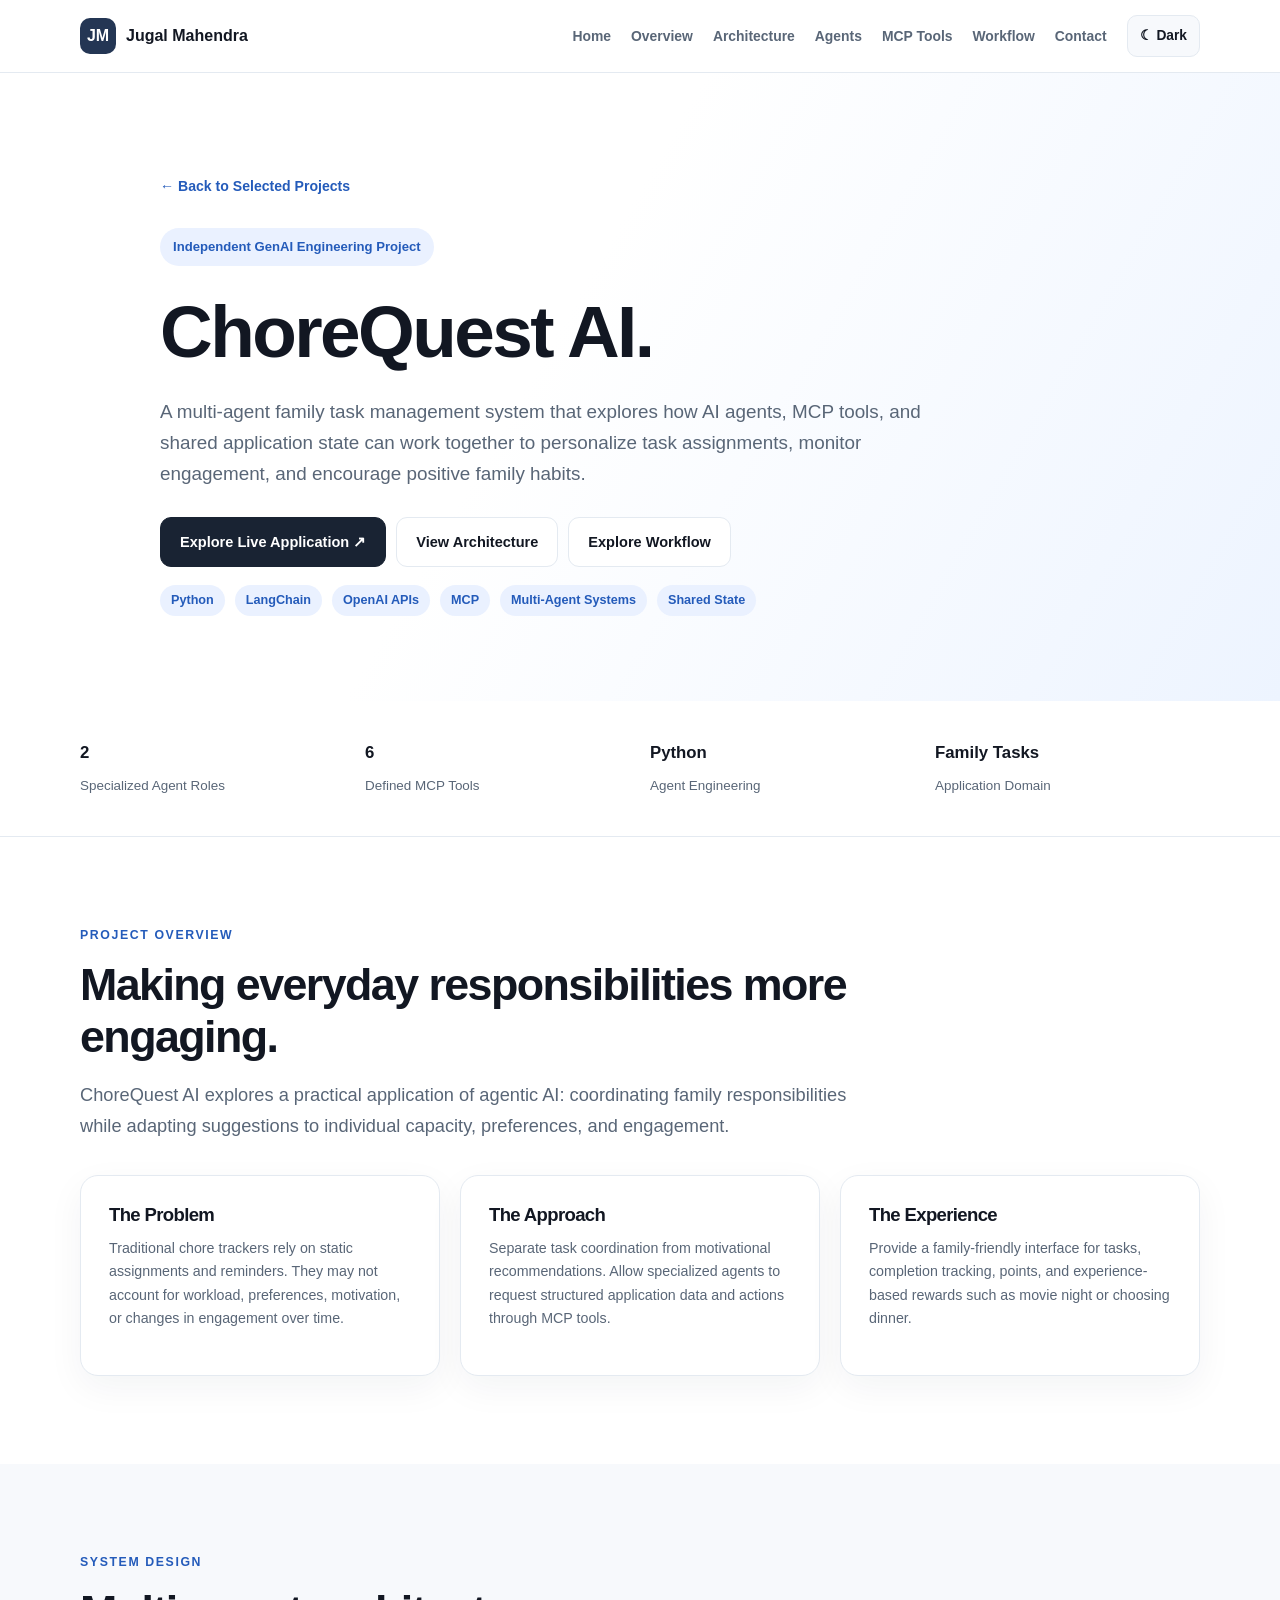
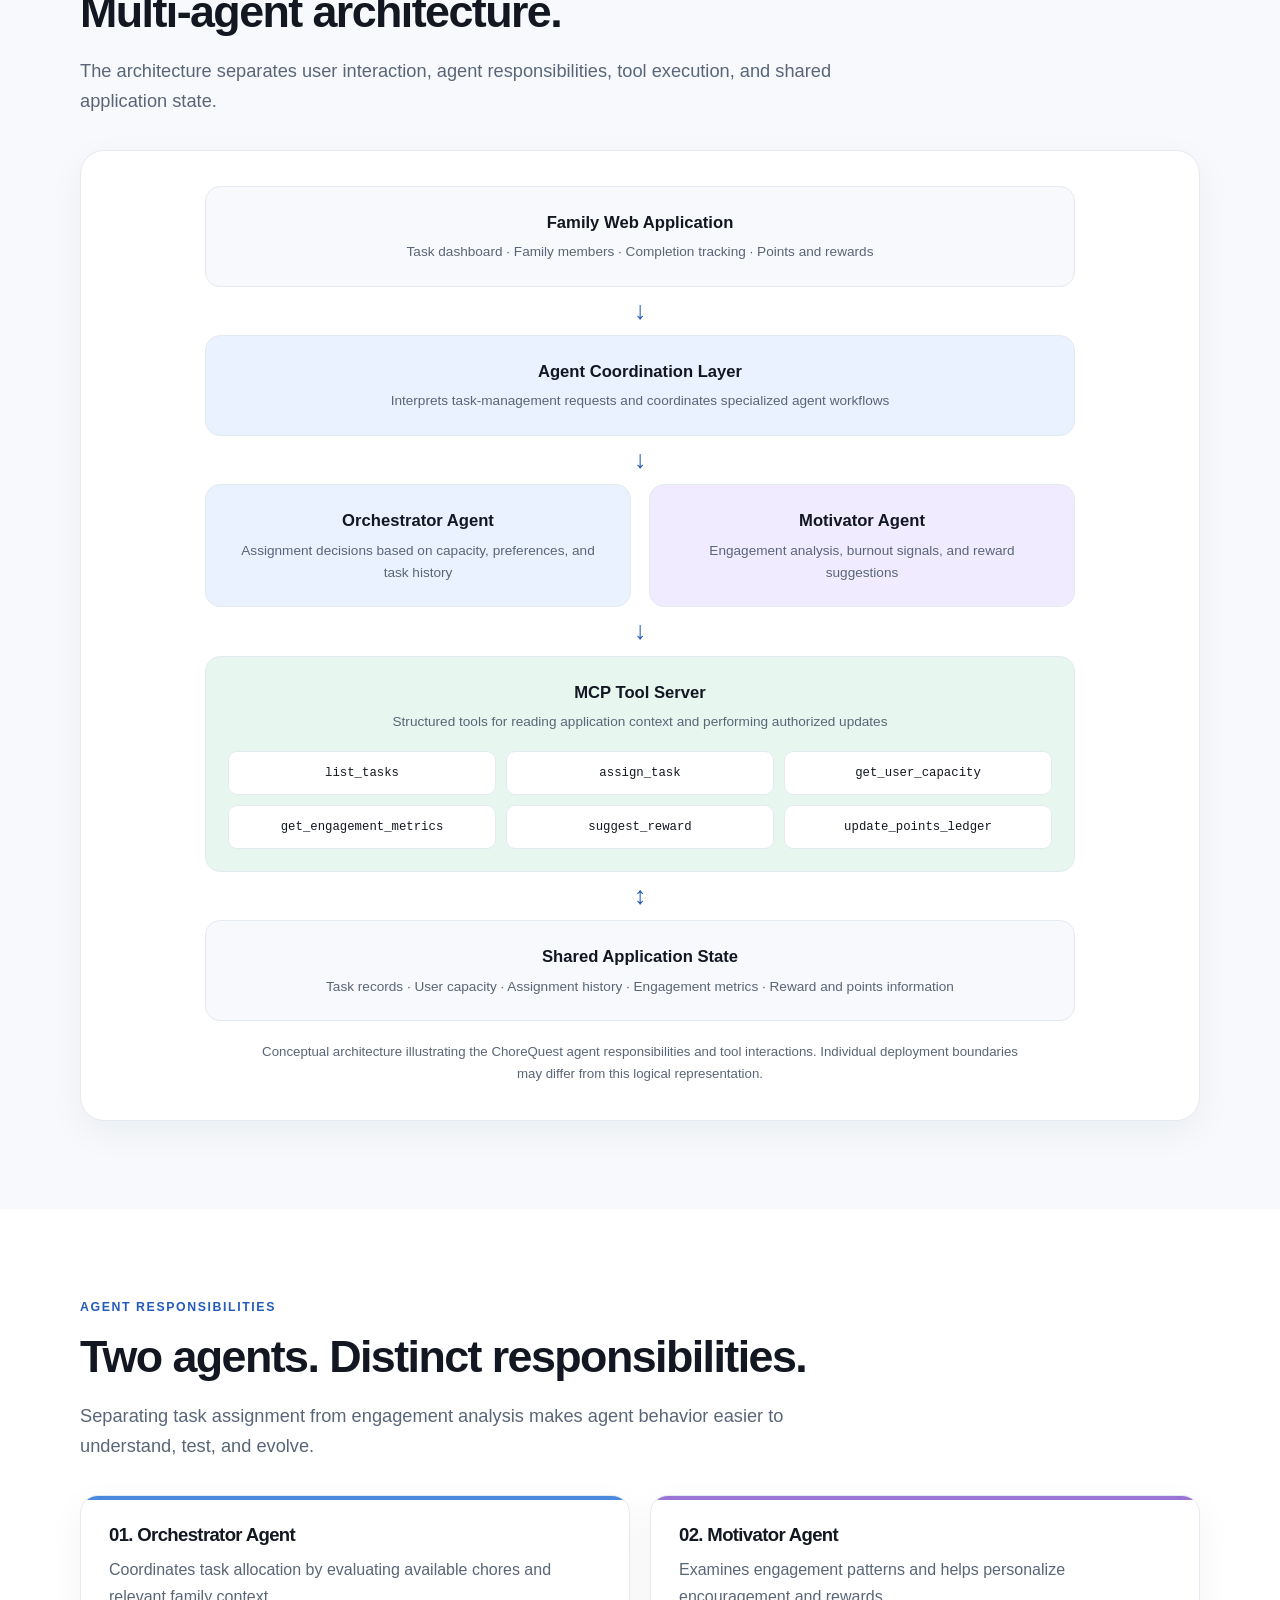
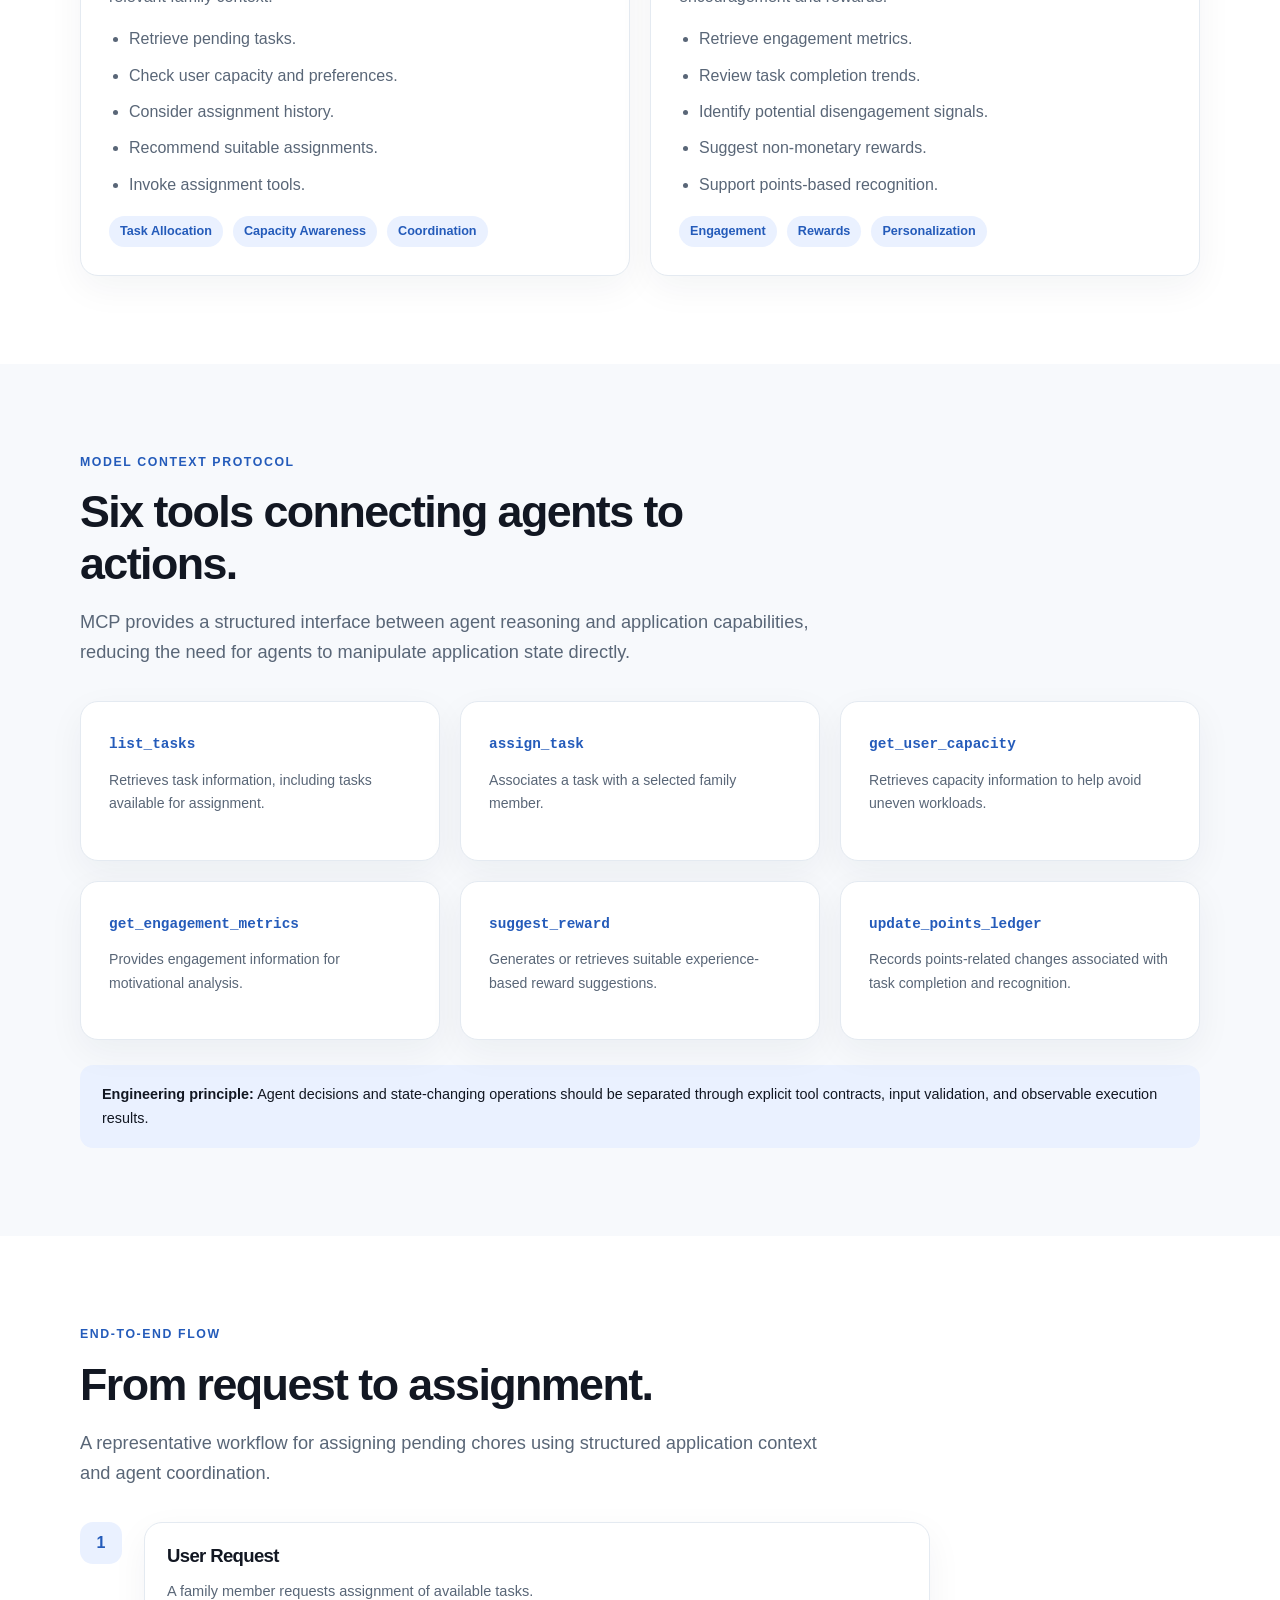
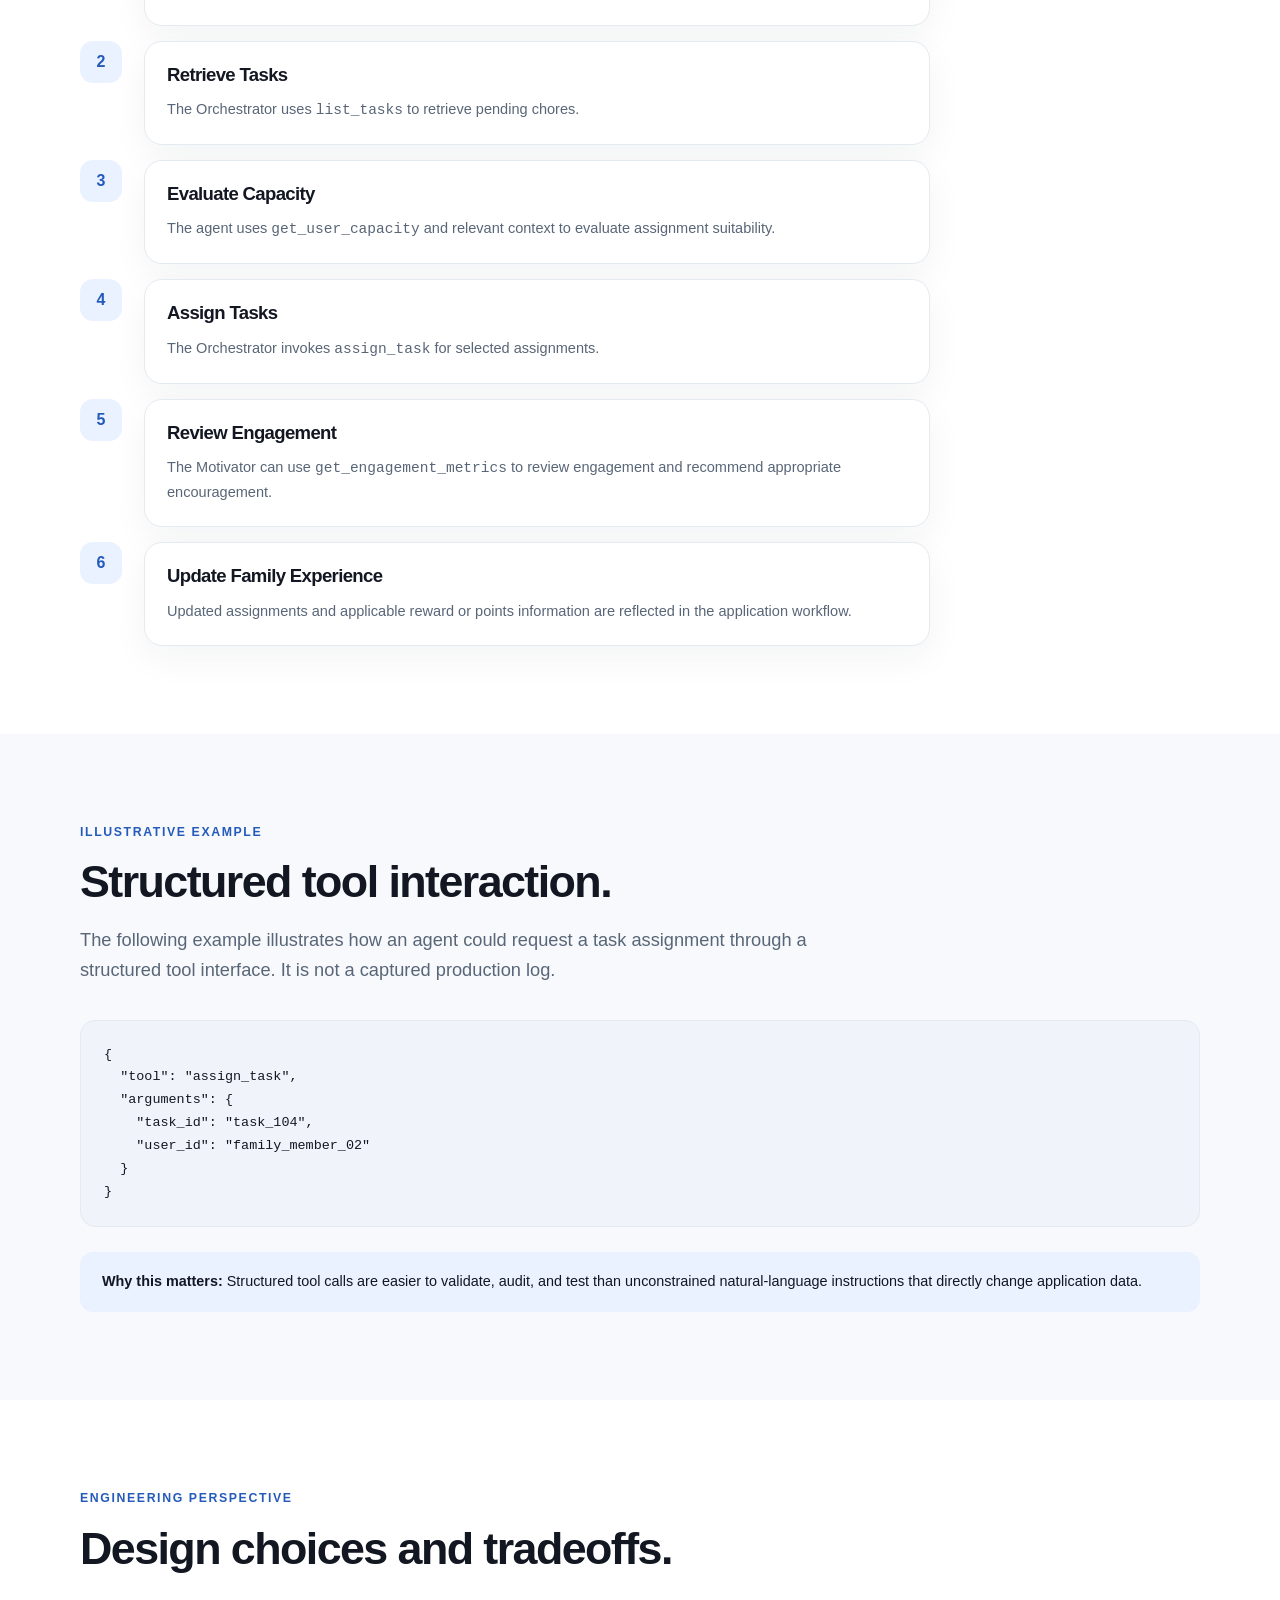
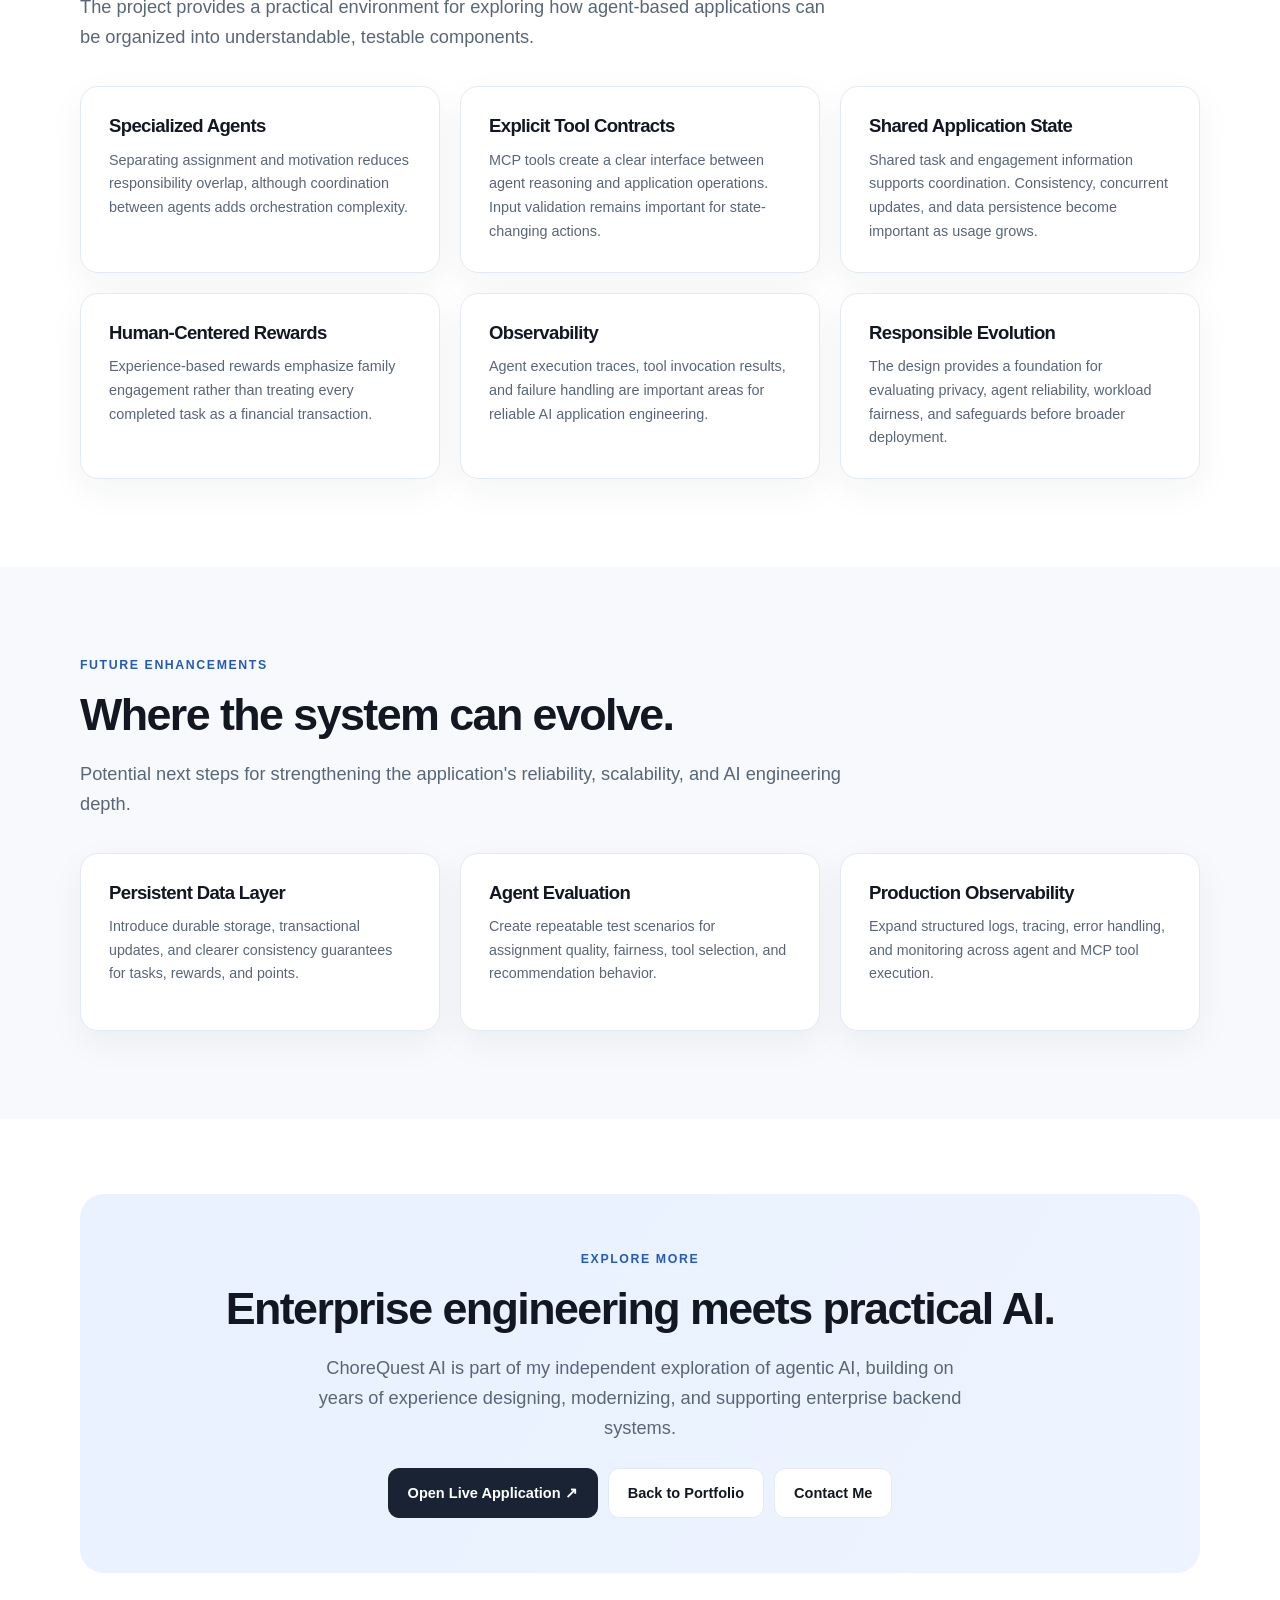
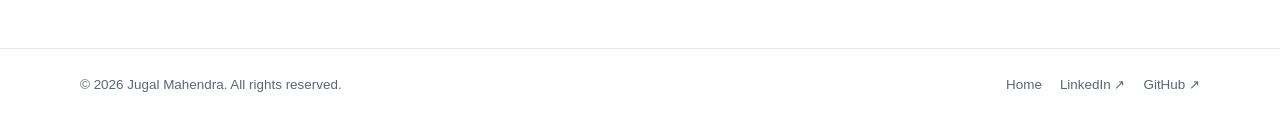
==== chorequest.html @ f99e0cfa "creating the chorequest.html" ====
<!DOCTYPE html>
<html lang="en">
<head>
  <meta charset="UTF-8">
  <meta name="viewport" content="width=device-width, initial-scale=1">
  <meta name="theme-color" content="#ffffff">
  <meta name="robots" content="index, follow">

  <title>ChoreQuest AI | Multi-Agent Architecture | Jugal Mahendra</title>

  <meta name="description"
        content="Explore ChoreQuest AI, an independent multi-agent engineering project featuring Orchestrator and Motivator agents, MCP tools, shared state, and personalized family task management.">

  <link rel="canonical"
        href="https://jugalmahendra.github.io/chorequest.html">

  <meta property="og:type" content="article">
  <meta property="og:title"
        content="ChoreQuest AI | Multi-Agent System Case Study">
  <meta property="og:description"
        content="A practical AI agent engineering case study covering multi-agent orchestration, Model Context Protocol tools, shared application state, and personalized task management.">
  <meta property="og:url"
        content="https://jugalmahendra.github.io/chorequest.html">
  <meta name="twitter:card" content="summary">

  <script type="application/ld+json">
  {
    "@context": "https://schema.org",
    "@type": "TechArticle",
    "headline": "ChoreQuest AI — Multi-Agent Architecture",
    "description": "Technical case study of an independent AI-assisted family task management project.",
    "author": {
      "@type": "Person",
      "name": "Jugal Mahendra",
      "url": "https://jugalmahendra.github.io/"
    },
    "mainEntityOfPage": "https://jugalmahendra.github.io/chorequest.html",
    "keywords": [
      "Multi-Agent Systems",
      "Model Context Protocol",
      "MCP",
      "Python",
      "LangChain",
      "AI Agents",
      "Agent Orchestration",
      "Generative AI"
    ]
  }
  </script>

  <script>
    (function () {
      let saved = null;
      try {
        saved = localStorage.getItem("portfolio-theme");
      } catch (e) {}

      const systemDark = window.matchMedia(
        "(prefers-color-scheme: dark)"
      ).matches;

      document.documentElement.dataset.theme =
        saved === "dark" ||
        (saved !== "light" && systemDark)
          ? "dark"
          : "light";
    })();
  </script>

  <style>
    /* ===================================
       DESIGN TOKENS
    =================================== */

    :root {
      color-scheme: light;
      --bg: #ffffff;
      --surface: #ffffff;
      --soft: #f7f9fc;
      --text: #121722;
      --muted: #596677;
      --line: #e4eaf1;
      --accent: #245bba;
      --accent-soft: #eaf1ff;
      --button: #192333;
      --button-text: #ffffff;
      --hero-end: #edf4ff;
      --shadow: 0 12px 36px rgba(20, 38, 64, .05);
      --code-bg: #f0f4fa;
      --agent-blue: #eaf2ff;
      --agent-purple: #f1ebff;
      --agent-green: #e7f7ef;
    }

    html[data-theme="dark"] {
      color-scheme: dark;
      --bg: #0b1220;
      --surface: #142033;
      --soft: #101b2d;
      --text: #f1f5fb;
      --muted: #b0bfd2;
      --line: #29394e;
      --accent: #a4c8ff;
      --accent-soft: #233b5b;
      --button: #e6eefb;
      --button-text: #101827;
      --hero-end: #152b4b;
      --shadow: 0 12px 36px rgba(0, 0, 0, .18);
      --code-bg: #1b2b41;
      --agent-blue: #18365a;
      --agent-purple: #342650;
      --agent-green: #183c35;
    }

    * {
      box-sizing: border-box;
    }

    html {
      scroll-behavior: smooth;
      scroll-padding-top: 90px;
    }

    body {
      margin: 0;
      background: var(--bg);
      color: var(--text);
      font-family:
        -apple-system,
        BlinkMacSystemFont,
        "Segoe UI",
        Inter,
        Helvetica,
        Arial,
        sans-serif;
      line-height: 1.65;
      -webkit-font-smoothing: antialiased;
    }

    a {
      color: inherit;
      text-decoration: none;
    }

    button {
      font: inherit;
      cursor: pointer;
    }

    .container {
      width: min(92%, 1120px);
      margin: auto;
    }

    .section {
      padding: 88px 0;
    }

    .section.soft {
      background: var(--soft);
    }

    h1,
    h2,
    h3 {
      line-height: 1.15;
      letter-spacing: -.035em;
    }

    h1 {
      font-size: clamp(2.8rem, 5.7vw, 5rem);
      margin: 0 0 22px;
    }

    h2 {
      font-size: clamp(2rem, 3.5vw, 3rem);
      margin: 0 0 18px;
    }

    h3 {
      font-size: 1.16rem;
      margin: 0 0 12px;
    }

    p {
      margin: 0 0 16px;
    }

    .eyebrow {
      color: var(--accent);
      font-size: .77rem;
      font-weight: 750;
      letter-spacing: .13em;
      text-transform: uppercase;
      margin-bottom: 14px;
    }

    .lead {
      font-size: 1.14rem;
      color: var(--muted);
    }

    .muted {
      color: var(--muted);
    }

    .small {
      font-size: .89rem;
    }

    .section-intro {
      max-width: 770px;
      margin-bottom: 34px;
    }

    .card {
      padding: 28px;
      background: var(--surface);
      border: 1px solid var(--line);
      border-radius: 18px;
      box-shadow: var(--shadow);
    }

    .grid {
      display: grid;
      gap: 20px;
    }

    .grid-2 {
      grid-template-columns: repeat(2, minmax(0, 1fr));
    }

    .grid-3 {
      grid-template-columns: repeat(3, minmax(0, 1fr));
    }

    .btn {
      display: inline-flex;
      align-items: center;
      justify-content: center;
      gap: 8px;
      padding: 12px 19px;
      border-radius: 11px;
      border: 1px solid var(--line);
      background: var(--surface);
      color: var(--text);
      font-weight: 650;
      font-size: .91rem;
      transition: transform .2s, box-shadow .2s;
    }

    .btn:hover {
      transform: translateY(-2px);
      box-shadow: 0 8px 22px rgba(0, 0, 0, .08);
    }

    .btn.primary {
      background: var(--button);
      color: var(--button-text);
      border-color: var(--button);
    }

    .actions,
    .tags {
      display: flex;
      flex-wrap: wrap;
      gap: 10px;
    }

    .tags {
      margin-top: 18px;
    }

    .tag {
      display: inline-block;
      padding: 5px 11px;
      border-radius: 25px;
      background: var(--accent-soft);
      color: var(--accent);
      font-size: .79rem;
      font-weight: 600;
    }

    .text-link {
      color: var(--accent);
      font-size: .9rem;
      font-weight: 700;
    }

    .text-link:hover {
      text-decoration: underline;
    }

    a:focus-visible,
    button:focus-visible {
      outline: 3px solid var(--accent);
      outline-offset: 3px;
    }

    /* ===================================
       NAVIGATION
    =================================== */

    .site-header {
      position: sticky;
      top: 0;
      z-index: 20;
      background: var(--bg);
      border-bottom: 1px solid var(--line);
    }

    .nav {
      min-height: 72px;
      display: flex;
      align-items: center;
      justify-content: space-between;
      gap: 20px;
    }

    .brand {
      display: flex;
      align-items: center;
      gap: 10px;
      font-weight: 750;
      white-space: nowrap;
    }

    .brand-mark {
      width: 36px;
      height: 36px;
      border-radius: 10px;
      display: grid;
      place-items: center;
      background: #243654;
      color: #ffffff;
    }

    .nav-right,
    .nav-links {
      display: flex;
      align-items: center;
      gap: 20px;
    }

    .nav-links a {
      font-size: .87rem;
      font-weight: 600;
      color: var(--muted);
    }

    .nav-links a:hover {
      color: var(--accent);
    }

    .theme-toggle,
    .menu-toggle {
      background: var(--soft);
      color: var(--text);
      border: 1px solid var(--line);
      border-radius: 10px;
      padding: 9px 12px;
      font-size: .86rem;
      font-weight: 650;
      white-space: nowrap;
    }

    .menu-toggle {
      display: none;
    }

    /* ===================================
       HERO
    =================================== */

    .hero {
      padding: 100px 0 85px;
      background: linear-gradient(
        120deg,
        var(--bg) 43%,
        var(--hero-end)
      );
    }

    .hero-inner {
      max-width: 960px;
    }

    .hero .lead {
      max-width: 790px;
      font-size: 1.18rem;
    }

    .hero .actions {
      margin-top: 28px;
    }

    .back-link {
      display: inline-block;
      color: var(--accent);
      font-size: .88rem;
      font-weight: 700;
      margin-bottom: 30px;
    }

    .back-link:hover {
      text-decoration: underline;
    }

    .project-badge {
      display: inline-flex;
      align-items: center;
      border-radius: 30px;
      padding: 8px 13px;
      background: var(--accent-soft);
      color: var(--accent);
      font-size: .82rem;
      font-weight: 650;
      margin-bottom: 24px;
    }

    /* ===================================
       QUICK FACTS
    =================================== */

    .facts {
      padding: 38px 0;
      border-bottom: 1px solid var(--line);
    }

    .facts-grid {
      display: grid;
      grid-template-columns: repeat(4, 1fr);
      gap: 20px;
    }

    .fact strong {
      display: block;
      font-size: 1.05rem;
      margin-bottom: 5px;
    }

    .fact span {
      color: var(--muted);
      font-size: .84rem;
    }

    /* ===================================
       ARCHITECTURE
    =================================== */

    .architecture {
      padding: 35px;
      border: 1px solid var(--line);
      border-radius: 24px;
      background: var(--surface);
      box-shadow: var(--shadow);
    }

    .architecture-stack {
      max-width: 870px;
      margin: 0 auto;
    }

    .architecture-node {
      padding: 22px;
      border-radius: 15px;
      border: 1px solid var(--line);
      text-align: center;
      background: var(--soft);
    }

    .architecture-node strong {
      display: block;
      font-size: 1.04rem;
      margin-bottom: 5px;
    }

    .architecture-node p {
      color: var(--muted);
      font-size: .85rem;
      margin: 0;
    }

    .architecture-node.controller {
      background: var(--accent-soft);
    }

    .architecture-node.tools {
      background: var(--agent-green);
    }

    .architecture-node.state {
      background: var(--soft);
    }

    .flow-arrow {
      text-align: center;
      color: var(--accent);
      font-size: 1.55rem;
      padding: 8px 0;
      line-height: 1.3;
    }

    .agent-branch {
      display: grid;
      grid-template-columns: repeat(2, 1fr);
      gap: 18px;
    }

    .agent-branch .architecture-node:first-child {
      background: var(--agent-blue);
    }

    .agent-branch .architecture-node:last-child {
      background: var(--agent-purple);
    }

    .tool-grid {
      display: grid;
      grid-template-columns: repeat(3, 1fr);
      gap: 10px;
      margin-top: 17px;
    }

    .tool-chip {
      padding: 11px 9px;
      border: 1px solid var(--line);
      border-radius: 9px;
      background: var(--surface);
      font-family: ui-monospace, SFMono-Regular,
                   Menlo, Consolas, monospace;
      font-size: .77rem;
      overflow-wrap: anywhere;
      text-align: center;
    }

    .architecture-caption {
      margin: 20px auto 0;
      color: var(--muted);
      font-size: .83rem;
      text-align: center;
      max-width: 780px;
    }

    /* ===================================
       AGENTS AND TOOLS
    =================================== */

    .agent-card {
      position: relative;
      overflow: hidden;
    }

    .agent-card::before {
      content: "";
      position: absolute;
      top: 0;
      left: 0;
      right: 0;
      height: 4px;
      background: #4a89dd;
    }

    .agent-card.motivator::before {
      background: #9b75d5;
    }

    .agent-card ul {
      padding-left: 20px;
      margin-bottom: 0;
      color: var(--muted);
    }

    .agent-card li {
      margin-bottom: 10px;
    }

    .tool-card code,
    .inline-code {
      font-family: ui-monospace, SFMono-Regular,
                   Menlo, Consolas, monospace;
      overflow-wrap: anywhere;
    }

    .tool-card code {
      color: var(--accent);
      font-size: .9rem;
      font-weight: 700;
    }

    .tool-card p {
      margin-top: 12px;
      color: var(--muted);
      font-size: .88rem;
    }

    /* ===================================
       WORKFLOW
    =================================== */

    .workflow {
      display: grid;
      gap: 15px;
      max-width: 850px;
    }

    .workflow-step {
      display: grid;
      grid-template-columns: 46px 1fr;
      gap: 18px;
      align-items: start;
    }

    .step-number {
      width: 42px;
      height: 42px;
      border-radius: 13px;
      display: grid;
      place-items: center;
      background: var(--accent-soft);
      color: var(--accent);
      font-weight: 800;
    }

    .workflow-step .card {
      padding: 22px;
    }

    .workflow-step p {
      margin: 0;
      color: var(--muted);
      font-size: .91rem;
    }

    /* ===================================
       CODE AND DECISIONS
    =================================== */

    .code-panel {
      padding: 23px;
      background: var(--code-bg);
      border: 1px solid var(--line);
      border-radius: 15px;
      overflow-x: auto;
    }

    pre {
      margin: 0;
      font-size: .84rem;
      line-height: 1.7;
      font-family: ui-monospace, SFMono-Regular,
                   Menlo, Consolas, monospace;
      white-space: pre;
    }

    .decision-card p {
      color: var(--muted);
      font-size: .9rem;
      margin-bottom: 0;
    }

    .notice {
      padding: 18px 22px;
      background: var(--accent-soft);
      border-radius: 13px;
      color: var(--text);
      font-size: .9rem;
      margin-top: 25px;
    }

    /* ===================================
       CTA AND FOOTER
    =================================== */

    .cta {
      padding: 75px 0;
    }

    .cta-panel {
      padding: 55px;
      border-radius: 24px;
      background: linear-gradient(
        120deg,
        var(--accent-soft),
        var(--hero-end)
      );
      text-align: center;
    }

    .cta-panel p {
      max-width: 660px;
      margin: 0 auto 25px;
    }

    .cta-panel .actions {
      justify-content: center;
    }

    footer {
      border-top: 1px solid var(--line);
      padding: 25px 0;
    }

    .footer-inner {
      display: flex;
      justify-content: space-between;
      align-items: center;
      gap: 20px;
      font-size: .84rem;
      color: var(--muted);
    }

    .footer-links {
      display: flex;
      gap: 18px;
      flex-wrap: wrap;
    }

    /* ===================================
       RESPONSIVE
    =================================== */

    @media (max-width: 1000px) {
      .grid-3 {
        grid-template-columns: repeat(2, 1fr);
      }
    }

    @media (max-width: 880px) {
      .menu-toggle {
        display: inline-block;
      }

      .nav-links {
        display: none;
        position: absolute;
        top: 71px;
        left: 0;
        right: 0;
        padding: 20px 4%;
        background: var(--surface);
        border-bottom: 1px solid var(--line);
        flex-direction: column;
        align-items: flex-start;
      }

      .nav-links.open {
        display: flex;
      }
    }

    @media (max-width: 740px) {
      .section {
        padding: 64px 0;
      }

      .hero {
        padding: 75px 0 65px;
      }

      .grid-2,
      .grid-3 {
        grid-template-columns: 1fr;
      }

      .facts-grid {
        grid-template-columns: repeat(2, 1fr);
      }

      .architecture {
        padding: 18px;
      }

      .tool-grid {
        grid-template-columns: repeat(2, 1fr);
      }

      .cta-panel {
        padding: 35px 22px;
      }
    }

    @media (max-width: 500px) {
      .agent-branch {
        grid-template-columns: 1fr;
      }

      .tool-grid {
        grid-template-columns: 1fr;
      }

      .workflow-step {
        grid-template-columns: 35px 1fr;
        gap: 12px;
      }

      .step-number {
        width: 34px;
        height: 34px;
      }

      .footer-inner {
        flex-direction: column;
        text-align: center;
      }

      .theme-label {
        display: none;
      }
    }

    @media (prefers-reduced-motion: reduce) {
      html {
        scroll-behavior: auto;
      }

      .btn {
        transition: none;
      }
    }
  </style>
</head>

<body>

<!-- ===================================
     HEADER
=================================== -->

<header class="site-header">
  <nav class="nav container" aria-label="Main navigation">

    <a href="index.html#home" class="brand">
      <span class="brand-mark">JM</span>
      <span>Jugal Mahendra</span>
    </a>

    <div class="nav-right">

      <div class="nav-links" id="navLinks">
        <a href="index.html#home">Home</a>
        <a href="#overview">Overview</a>
        <a href="#architecture">Architecture</a>
        <a href="#agents">Agents</a>
        <a href="#mcp-tools">MCP Tools</a>
        <a href="#workflow">Workflow</a>
        <a href="index.html#contact">Contact</a>
      </div>

      <button
        type="button"
        class="theme-toggle"
        id="themeToggle"
        aria-label="Toggle color theme">
        <span id="themeIcon" aria-hidden="true">☾</span>
        <span class="theme-label" id="themeLabel">Dark</span>
      </button>

      <button
        type="button"
        class="menu-toggle"
        id="menuToggle"
        aria-expanded="false"
        aria-controls="navLinks">
        Menu
      </button>

    </div>
  </nav>
</header>

<main>

<!-- ===================================
     HERO
=================================== -->

<section class="hero" id="home">
  <div class="container hero-inner">

    <a class="back-link" href="index.html#projects">
      ← Back to Selected Projects
    </a>

    <br>

    <span class="project-badge">
      Independent GenAI Engineering Project
    </span>

    <h1>ChoreQuest AI.</h1>

    <p class="lead">
      A multi-agent family task management system
      that explores how AI agents, MCP tools, and
      shared application state can work together
      to personalize task assignments, monitor
      engagement, and encourage positive family habits.
    </p>

    <div class="actions">

      <a
        class="btn primary"
        href="https://chorequest-web-bay.vercel.app/"
        target="_blank"
        rel="noopener noreferrer">
        Explore Live Application ↗
      </a>

      <a class="btn" href="#architecture">
        View Architecture
      </a>

      <a class="btn" href="#workflow">
        Explore Workflow
      </a>

    </div>

    <div class="tags">
      <span class="tag">Python</span>
      <span class="tag">LangChain</span>
      <span class="tag">OpenAI APIs</span>
      <span class="tag">MCP</span>
      <span class="tag">Multi-Agent Systems</span>
      <span class="tag">Shared State</span>
    </div>

  </div>
</section>

<!-- ===================================
     QUICK FACTS
=================================== -->

<section class="facts" aria-label="Project summary">
  <div class="container facts-grid">

    <div class="fact">
      <strong>2</strong>
      <span>Specialized Agent Roles</span>
    </div>

    <div class="fact">
      <strong>6</strong>
      <span>Defined MCP Tools</span>
    </div>

    <div class="fact">
      <strong>Python</strong>
      <span>Agent Engineering</span>
    </div>

    <div class="fact">
      <strong>Family Tasks</strong>
      <span>Application Domain</span>
    </div>

  </div>
</section>

<!-- ===================================
     OVERVIEW
=================================== -->

<section class="section" id="overview">
  <div class="container">

    <div class="section-intro">
      <div class="eyebrow">Project Overview</div>

      <h2>
        Making everyday responsibilities
        more engaging.
      </h2>

      <p class="lead">
        ChoreQuest AI explores a practical application
        of agentic AI: coordinating family responsibilities
        while adapting suggestions to individual capacity,
        preferences, and engagement.
      </p>
    </div>

    <div class="grid grid-3">

      <article class="card">
        <h3>The Problem</h3>

        <p class="muted small">
          Traditional chore trackers rely on static
          assignments and reminders. They may not
          account for workload, preferences, motivation,
          or changes in engagement over time.
        </p>
      </article>

      <article class="card">
        <h3>The Approach</h3>

        <p class="muted small">
          Separate task coordination from motivational
          recommendations. Allow specialized agents
          to request structured application data and
          actions through MCP tools.
        </p>
      </article>

      <article class="card">
        <h3>The Experience</h3>

        <p class="muted small">
          Provide a family-friendly interface for
          tasks, completion tracking, points,
          and experience-based rewards such as
          movie night or choosing dinner.
        </p>
      </article>

    </div>
  </div>
</section>

<!-- ===================================
     ARCHITECTURE
=================================== -->

<section class="section soft" id="architecture">
  <div class="container">

    <div class="section-intro">
      <div class="eyebrow">System Design</div>

      <h2>Multi-agent architecture.</h2>

      <p class="lead">
        The architecture separates user interaction,
        agent responsibilities, tool execution,
        and shared application state.
      </p>
    </div>

    <div class="architecture">

      <div class="architecture-stack">

        <div class="architecture-node">
          <strong>Family Web Application</strong>

          <p>
            Task dashboard · Family members ·
            Completion tracking · Points and rewards
          </p>
        </div>

        <div class="flow-arrow" aria-hidden="true">
          ↓
        </div>

        <div class="architecture-node controller">
          <strong>Agent Coordination Layer</strong>

          <p>
            Interprets task-management requests
            and coordinates specialized agent workflows
          </p>
        </div>

        <div class="flow-arrow" aria-hidden="true">
          ↓
        </div>

        <div class="agent-branch">

          <div class="architecture-node">
            <strong>Orchestrator Agent</strong>

            <p>
              Assignment decisions based on
              capacity, preferences, and task history
            </p>
          </div>

          <div class="architecture-node">
            <strong>Motivator Agent</strong>

            <p>
              Engagement analysis, burnout signals,
              and reward suggestions
            </p>
          </div>

        </div>

        <div class="flow-arrow" aria-hidden="true">
          ↓
        </div>

        <div class="architecture-node tools">

          <strong>MCP Tool Server</strong>

          <p>
            Structured tools for reading application
            context and performing authorized updates
          </p>

          <div class="tool-grid">

            <div class="tool-chip">list_tasks</div>
            <div class="tool-chip">assign_task</div>
            <div class="tool-chip">get_user_capacity</div>
            <div class="tool-chip">get_engagement_metrics</div>
            <div class="tool-chip">suggest_reward</div>
            <div class="tool-chip">update_points_ledger</div>

          </div>
        </div>

        <div class="flow-arrow" aria-hidden="true">
          ↕
        </div>

        <div class="architecture-node state">

          <strong>Shared Application State</strong>

          <p>
            Task records · User capacity ·
            Assignment history · Engagement metrics ·
            Reward and points information
          </p>

        </div>

      </div>

      <p class="architecture-caption">
        Conceptual architecture illustrating the
        ChoreQuest agent responsibilities and tool
        interactions. Individual deployment boundaries
        may differ from this logical representation.
      </p>

    </div>

  </div>
</section>

<!-- ===================================
     AGENTS
=================================== -->

<section class="section" id="agents">
  <div class="container">

    <div class="section-intro">
      <div class="eyebrow">Agent Responsibilities</div>

      <h2>Two agents. Distinct responsibilities.</h2>

      <p class="lead">
        Separating task assignment from engagement
        analysis makes agent behavior easier
        to understand, test, and evolve.
      </p>
    </div>

    <div class="grid grid-2">

      <article class="card agent-card">

        <h3>01. Orchestrator Agent</h3>

        <p class="muted">
          Coordinates task allocation by evaluating
          available chores and relevant family context.
        </p>

        <ul>
          <li>Retrieve pending tasks.</li>
          <li>Check user capacity and preferences.</li>
          <li>Consider assignment history.</li>
          <li>Recommend suitable assignments.</li>
          <li>Invoke assignment tools.</li>
        </ul>

        <div class="tags">
          <span class="tag">Task Allocation</span>
          <span class="tag">Capacity Awareness</span>
          <span class="tag">Coordination</span>
        </div>

      </article>

      <article class="card agent-card motivator">

        <h3>02. Motivator Agent</h3>

        <p class="muted">
          Examines engagement patterns and helps
          personalize encouragement and rewards.
        </p>

        <ul>
          <li>Retrieve engagement metrics.</li>
          <li>Review task completion trends.</li>
          <li>Identify potential disengagement signals.</li>
          <li>Suggest non-monetary rewards.</li>
          <li>Support points-based recognition.</li>
        </ul>

        <div class="tags">
          <span class="tag">Engagement</span>
          <span class="tag">Rewards</span>
          <span class="tag">Personalization</span>
        </div>

      </article>

    </div>
  </div>
</section>

<!-- ===================================
     MCP TOOLS
=================================== -->

<section class="section soft" id="mcp-tools">
  <div class="container">

    <div class="section-intro">
      <div class="eyebrow">Model Context Protocol</div>

      <h2>Six tools connecting agents to actions.</h2>

      <p class="lead">
        MCP provides a structured interface between
        agent reasoning and application capabilities,
        reducing the need for agents to manipulate
        application state directly.
      </p>
    </div>

    <div class="grid grid-3">

      <article class="card tool-card">
        <code>list_tasks</code>

        <p>
          Retrieves task information, including
          tasks available for assignment.
        </p>
      </article>

      <article class="card tool-card">
        <code>assign_task</code>

        <p>
          Associates a task with a selected
          family member.
        </p>
      </article>

      <article class="card tool-card">
        <code>get_user_capacity</code>

        <p>
          Retrieves capacity information to help
          avoid uneven workloads.
        </p>
      </article>

      <article class="card tool-card">
        <code>get_engagement_metrics</code>

        <p>
          Provides engagement information for
          motivational analysis.
        </p>
      </article>

      <article class="card tool-card">
        <code>suggest_reward</code>

        <p>
          Generates or retrieves suitable
          experience-based reward suggestions.
        </p>
      </article>

      <article class="card tool-card">
        <code>update_points_ledger</code>

        <p>
          Records points-related changes
          associated with task completion
          and recognition.
        </p>
      </article>

    </div>

    <div class="notice">
      <strong>Engineering principle:</strong>
      Agent decisions and state-changing operations
      should be separated through explicit tool
      contracts, input validation, and observable
      execution results.
    </div>

  </div>
</section>

<!-- ===================================
     WORKFLOW
=================================== -->

<section class="section" id="workflow">
  <div class="container">

    <div class="section-intro">
      <div class="eyebrow">End-to-End Flow</div>

      <h2>From request to assignment.</h2>

      <p class="lead">
        A representative workflow for assigning
        pending chores using structured application
        context and agent coordination.
      </p>
    </div>

    <div class="workflow">

      <div class="workflow-step">
        <div class="step-number">1</div>

        <div class="card">
          <h3>User Request</h3>

          <p>
            A family member requests assignment
            of available tasks.
          </p>
        </div>
      </div>

      <div class="workflow-step">
        <div class="step-number">2</div>

        <div class="card">
          <h3>Retrieve Tasks</h3>

          <p>
            The Orchestrator uses
            <span class="inline-code">list_tasks</span>
            to retrieve pending chores.
          </p>
        </div>
      </div>

      <div class="workflow-step">
        <div class="step-number">3</div>

        <div class="card">
          <h3>Evaluate Capacity</h3>

          <p>
            The agent uses
            <span class="inline-code">get_user_capacity</span>
            and relevant context to evaluate
            assignment suitability.
          </p>
        </div>
      </div>

      <div class="workflow-step">
        <div class="step-number">4</div>

        <div class="card">
          <h3>Assign Tasks</h3>

          <p>
            The Orchestrator invokes
            <span class="inline-code">assign_task</span>
            for selected assignments.
          </p>
        </div>
      </div>

      <div class="workflow-step">
        <div class="step-number">5</div>

        <div class="card">
          <h3>Review Engagement</h3>

          <p>
            The Motivator can use
            <span class="inline-code">get_engagement_metrics</span>
            to review engagement and recommend
            appropriate encouragement.
          </p>
        </div>
      </div>

      <div class="workflow-step">
        <div class="step-number">6</div>

        <div class="card">
          <h3>Update Family Experience</h3>

          <p>
            Updated assignments and applicable
            reward or points information are
            reflected in the application workflow.
          </p>
        </div>
      </div>

    </div>
  </div>
</section>

<!-- ===================================
     EXAMPLE TOOL INTERACTION
=================================== -->

<section class="section soft" id="example">
  <div class="container">

    <div class="section-intro">
      <div class="eyebrow">Illustrative Example</div>

      <h2>Structured tool interaction.</h2>

      <p class="lead">
        The following example illustrates how
        an agent could request a task assignment
        through a structured tool interface.
        It is not a captured production log.
      </p>
    </div>

    <div class="code-panel">
<pre>{
  "tool": "assign_task",
  "arguments": {
    "task_id": "task_104",
    "user_id": "family_member_02"
  }
}</pre>
    </div>

    <div class="notice">
      <strong>Why this matters:</strong>
      Structured tool calls are easier to validate,
      audit, and test than unconstrained natural-language
      instructions that directly change application data.
    </div>

  </div>
</section>

<!-- ===================================
     ENGINEERING DECISIONS
=================================== -->

<section class="section" id="decisions">
  <div class="container">

    <div class="section-intro">
      <div class="eyebrow">Engineering Perspective</div>

      <h2>Design choices and tradeoffs.</h2>

      <p class="lead">
        The project provides a practical environment
        for exploring how agent-based applications
        can be organized into understandable,
        testable components.
      </p>
    </div>

    <div class="grid grid-3">

      <article class="card decision-card">
        <h3>Specialized Agents</h3>

        <p>
          Separating assignment and motivation
          reduces responsibility overlap,
          although coordination between agents
          adds orchestration complexity.
        </p>
      </article>

      <article class="card decision-card">
        <h3>Explicit Tool Contracts</h3>

        <p>
          MCP tools create a clear interface
          between agent reasoning and application
          operations. Input validation remains
          important for state-changing actions.
        </p>
      </article>

      <article class="card decision-card">
        <h3>Shared Application State</h3>

        <p>
          Shared task and engagement information
          supports coordination. Consistency,
          concurrent updates, and data persistence
          become important as usage grows.
        </p>
      </article>

      <article class="card decision-card">
        <h3>Human-Centered Rewards</h3>

        <p>
          Experience-based rewards emphasize
          family engagement rather than
          treating every completed task
          as a financial transaction.
        </p>
      </article>

      <article class="card decision-card">
        <h3>Observability</h3>

        <p>
          Agent execution traces, tool invocation
          results, and failure handling are
          important areas for reliable
          AI application engineering.
        </p>
      </article>

      <article class="card decision-card">
        <h3>Responsible Evolution</h3>

        <p>
          The design provides a foundation for
          evaluating privacy, agent reliability,
          workload fairness, and safeguards
          before broader deployment.
        </p>
      </article>

    </div>
  </div>
</section>

<!-- ===================================
     NEXT STEPS
=================================== -->

<section class="section soft" id="roadmap">
  <div class="container">

    <div class="section-intro">
      <div class="eyebrow">Future Enhancements</div>

      <h2>Where the system can evolve.</h2>

      <p class="lead">
        Potential next steps for strengthening
        the application's reliability,
        scalability, and AI engineering depth.
      </p>
    </div>

    <div class="grid grid-3">

      <article class="card">
        <h3>Persistent Data Layer</h3>

        <p class="muted small">
          Introduce durable storage, transactional
          updates, and clearer consistency guarantees
          for tasks, rewards, and points.
        </p>
      </article>

      <article class="card">
        <h3>Agent Evaluation</h3>

        <p class="muted small">
          Create repeatable test scenarios
          for assignment quality, fairness,
          tool selection, and recommendation behavior.
        </p>
      </article>

      <article class="card">
        <h3>Production Observability</h3>

        <p class="muted small">
          Expand structured logs, tracing,
          error handling, and monitoring
          across agent and MCP tool execution.
        </p>
      </article>

    </div>
  </div>
</section>

<!-- ===================================
     CALL TO ACTION
=================================== -->

<section class="cta">
  <div class="container">

    <div class="cta-panel">

      <div class="eyebrow">
        Explore More
      </div>

      <h2>
        Enterprise engineering meets practical AI.
      </h2>

      <p class="lead">
        ChoreQuest AI is part of my independent
        exploration of agentic AI, building on
        years of experience designing, modernizing,
        and supporting enterprise backend systems.
      </p>

      <div class="actions">

        <a
          class="btn primary"
          href="https://chorequest-web-bay.vercel.app/"
          target="_blank"
          rel="noopener noreferrer">
          Open Live Application ↗
        </a>

        <a class="btn" href="index.html#projects">
          Back to Portfolio
        </a>

        <a class="btn" href="index.html#contact">
          Contact Me
        </a>

      </div>

    </div>

  </div>
</section>

</main>

<!-- ===================================
     FOOTER
=================================== -->

<footer>
  <div class="container footer-inner">

    <span>
      © <span id="year"></span> Jugal Mahendra.
      All rights reserved.
    </span>

    <div class="footer-links">

      <a href="index.html">Home</a>

      <a
        href="https://www.linkedin.com/in/jugalkmahendra/"
        target="_blank"
        rel="noopener noreferrer">
        LinkedIn ↗
      </a>

      <a
        href="https://github.com/jugalmahendra"
        target="_blank"
        rel="noopener noreferrer">
        GitHub ↗
      </a>

    </div>

  </div>
</footer>

<script>
"use strict";

/* ===================================
   FOOTER YEAR
=================================== */

document.getElementById("year").textContent =
  new Date().getFullYear();

/* ===================================
   MOBILE MENU
=================================== */

const menuToggle =
  document.getElementById("menuToggle");

const navLinks =
  document.getElementById("navLinks");

function closeMenu() {
  navLinks.classList.remove("open");
  menuToggle.setAttribute("aria-expanded", "false");
}

menuToggle.addEventListener("click", () => {
  const open = navLinks.classList.toggle("open");

  menuToggle.setAttribute(
    "aria-expanded",
    String(open)
  );
});

navLinks.querySelectorAll("a").forEach(link => {
  link.addEventListener("click", closeMenu);
});

document.addEventListener("keydown", event => {
  if (event.key === "Escape") {
    closeMenu();
  }
});

/* ===================================
   THEME TOGGLE
=================================== */

const themeToggle =
  document.getElementById("themeToggle");

const themeIcon =
  document.getElementById("themeIcon");

const themeLabel =
  document.getElementById("themeLabel");

const systemTheme = window.matchMedia(
  "(prefers-color-scheme: dark)"
);

function savedTheme() {
  try {
    return localStorage.getItem("portfolio-theme");
  } catch (e) {
    return null;
  }
}

function applyTheme(theme) {
  const dark = theme === "dark";

  document.documentElement.dataset.theme =
    dark ? "dark" : "light";

  themeIcon.textContent = dark ? "☀" : "☾";
  themeLabel.textContent = dark ? "Light" : "Dark";

  themeToggle.setAttribute(
    "aria-label",
    dark
      ? "Switch to light mode"
      : "Switch to dark mode"
  );

  themeToggle.title =
    dark
      ? "Switch to light mode"
      : "Switch to dark mode";

  document.querySelector(
    'meta[name="theme-color"]'
  ).content = dark ? "#0b1220" : "#ffffff";
}

applyTheme(
  document.documentElement.dataset.theme
);

themeToggle.addEventListener("click", () => {
  const next =
    document.documentElement.dataset.theme === "dark"
      ? "light"
      : "dark";

  applyTheme(next);

  try {
    localStorage.setItem(
      "portfolio-theme",
      next
    );
  } catch (e) {}
});

function systemChanged(event) {
  if (!savedTheme()) {
    applyTheme(
      event.matches ? "dark" : "light"
    );
  }
}

if (systemTheme.addEventListener) {
  systemTheme.addEventListener(
    "change",
    systemChanged
  );
} else if (systemTheme.addListener) {
  systemTheme.addListener(systemChanged);
}
</script>

</body>
</html>
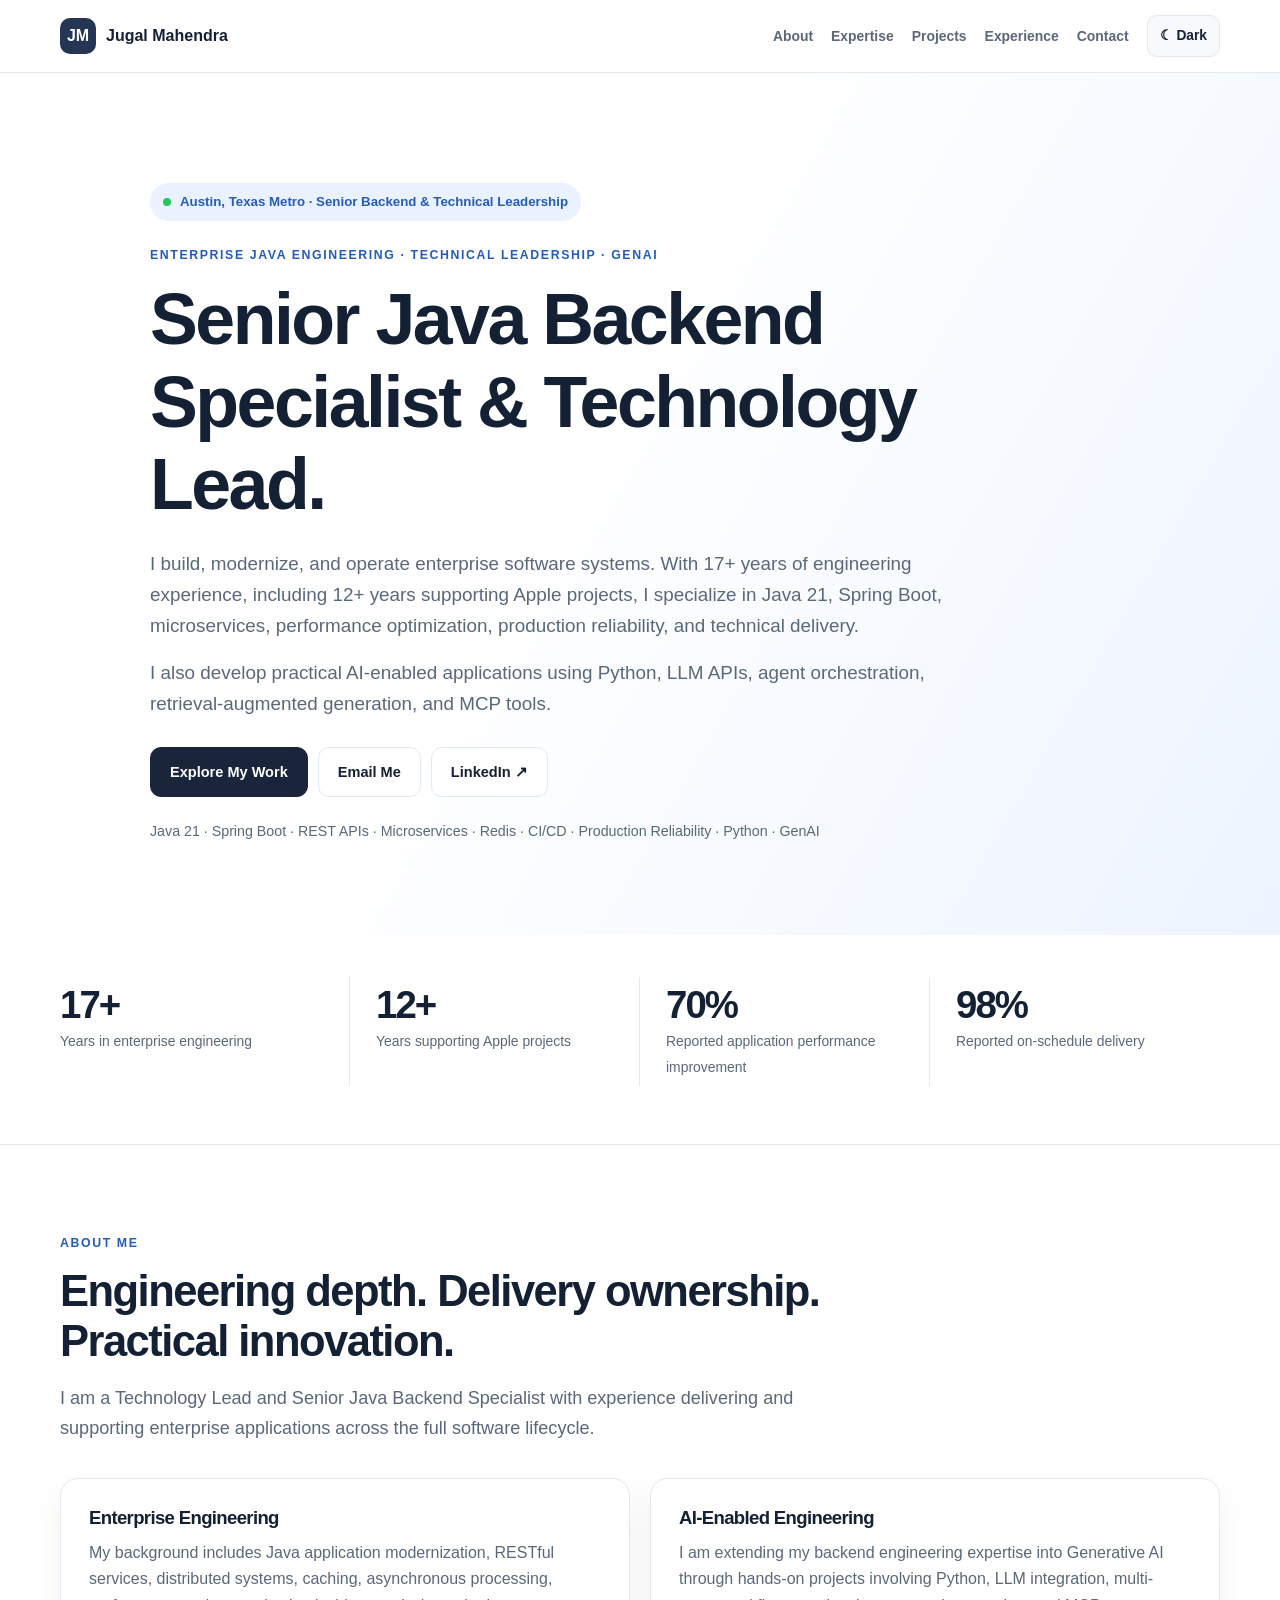
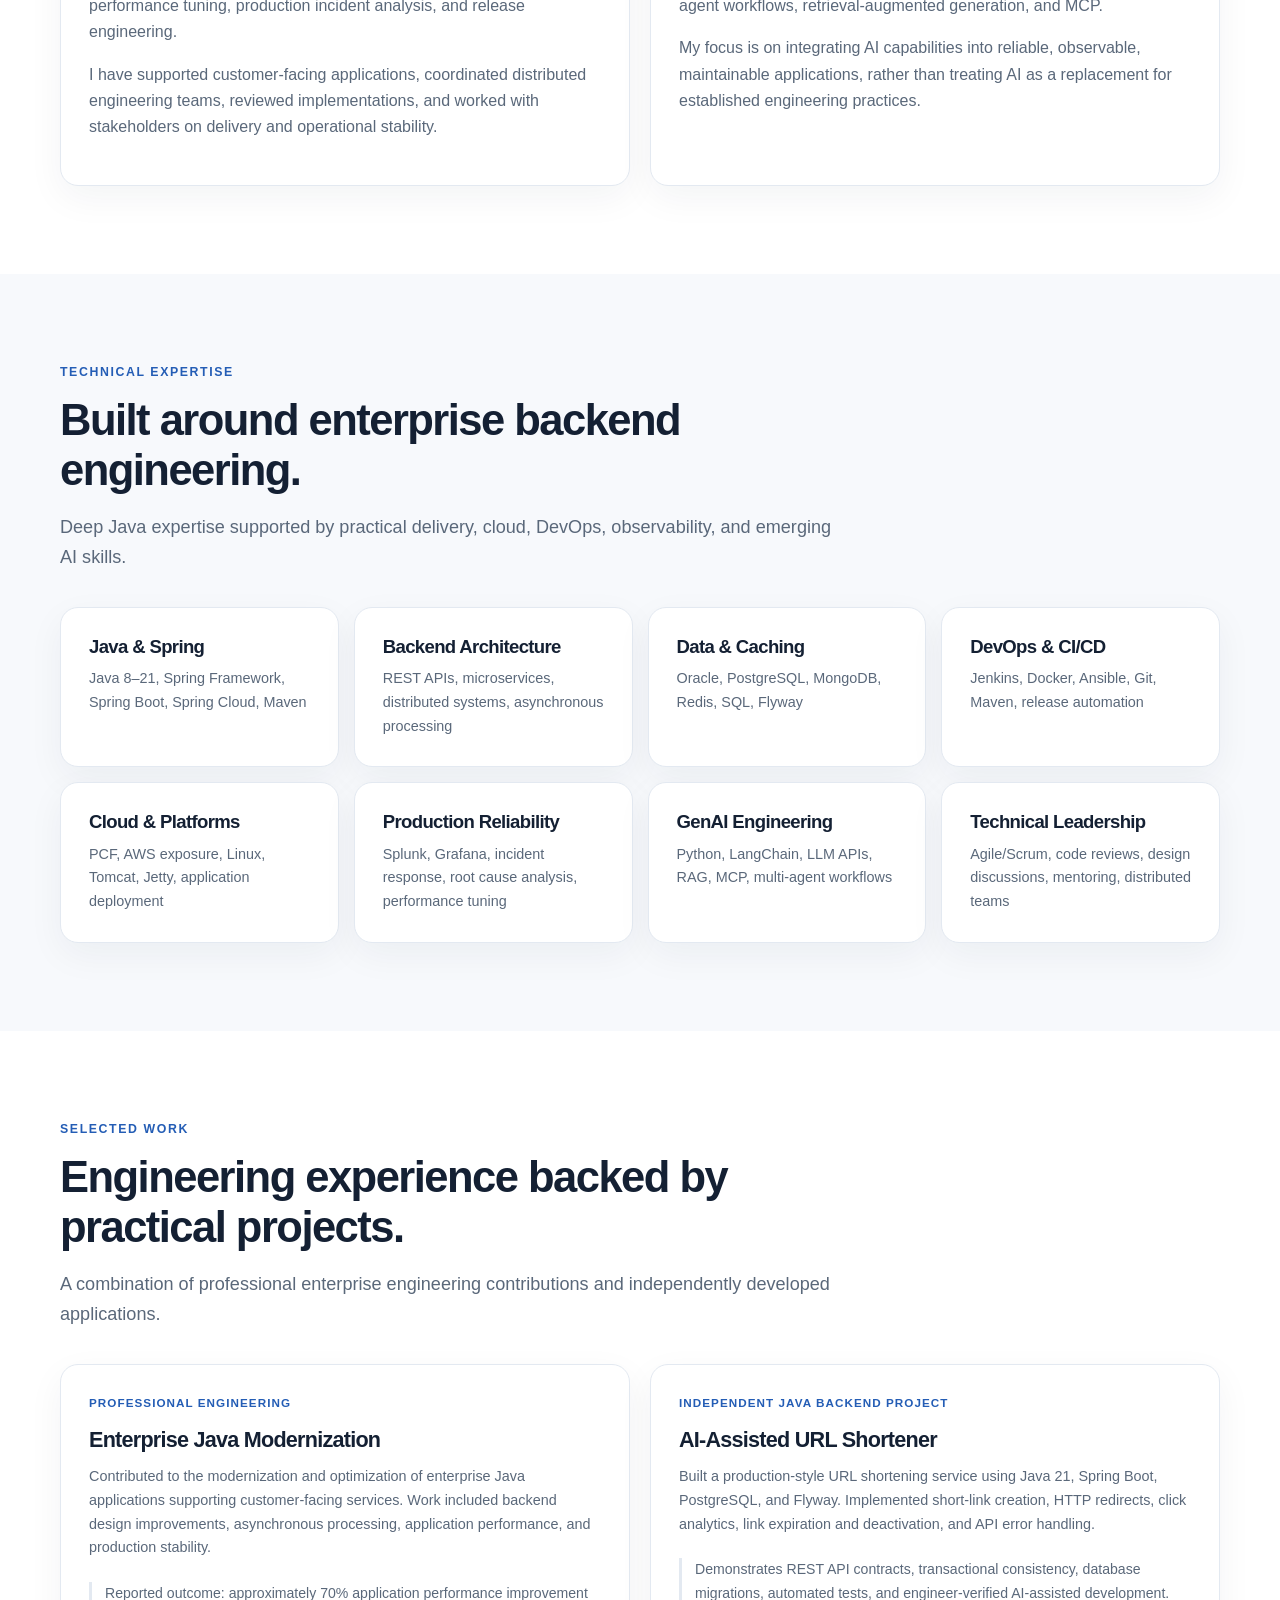
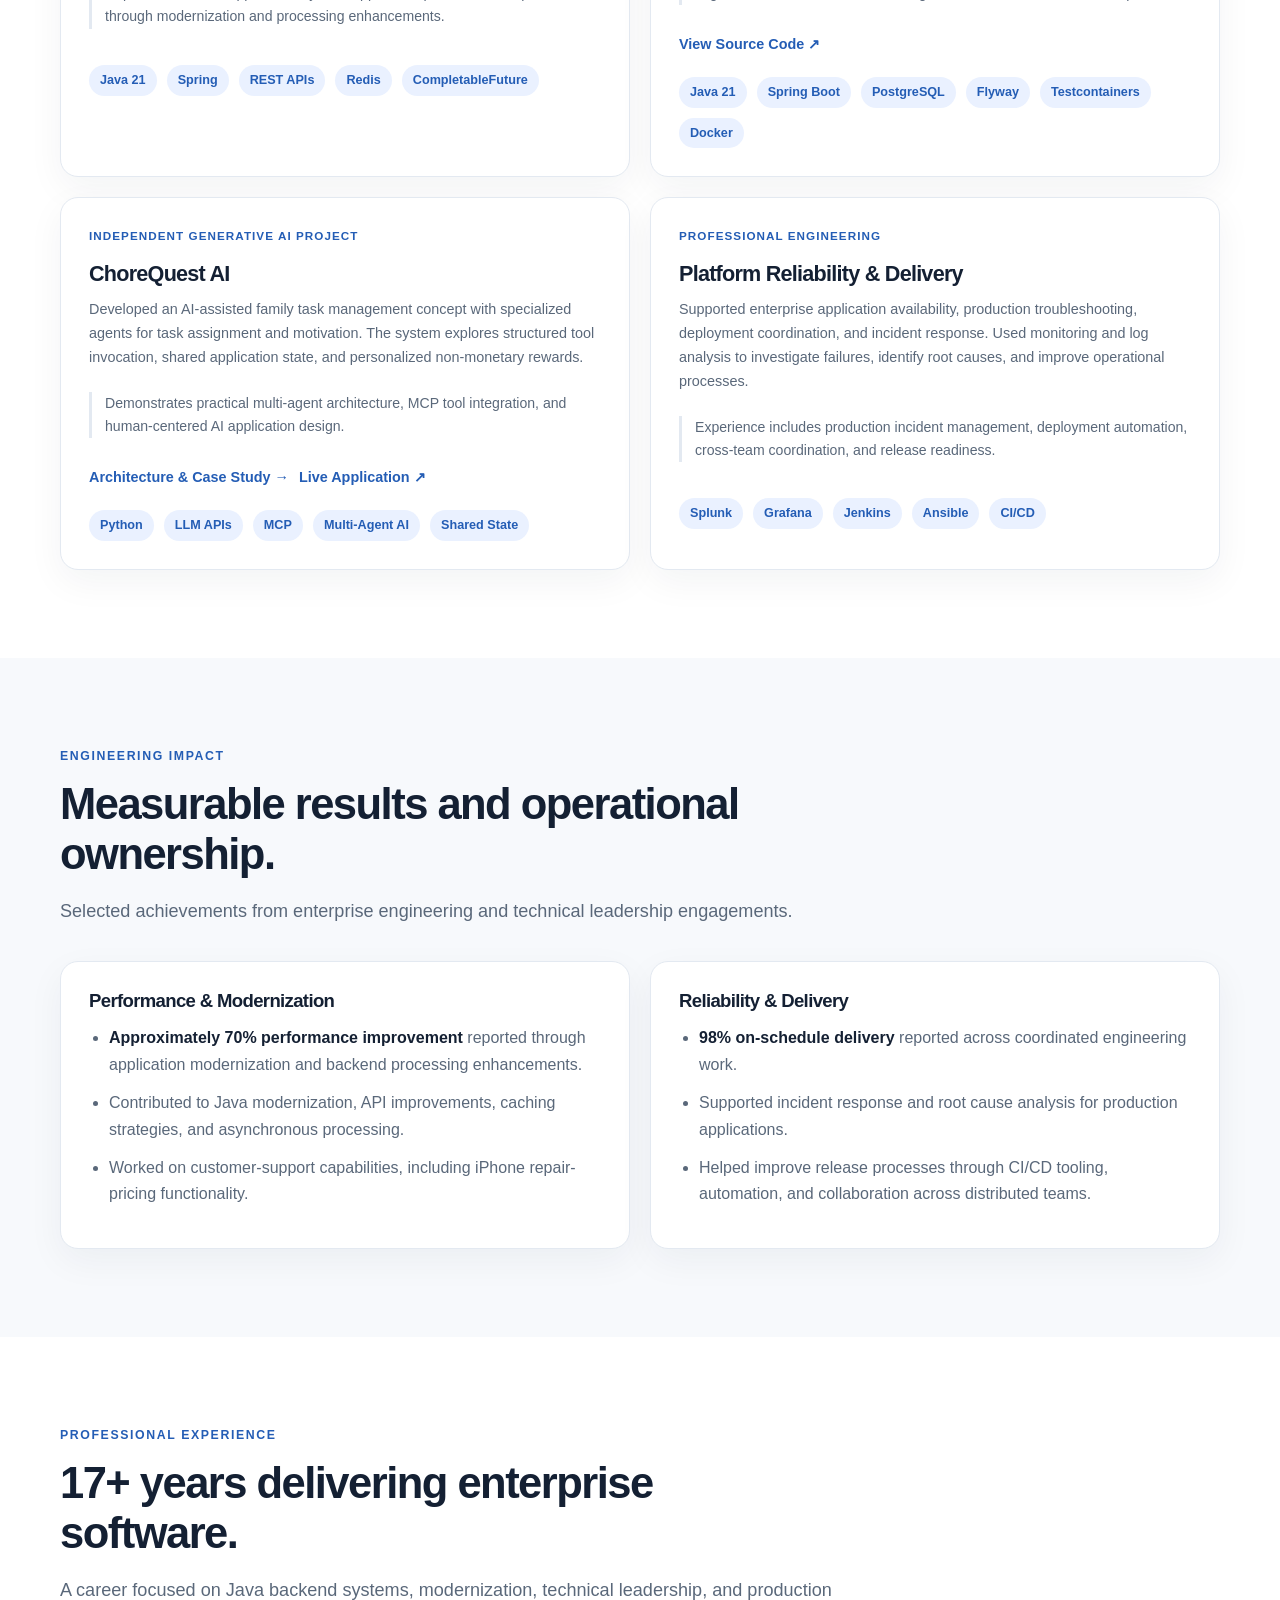
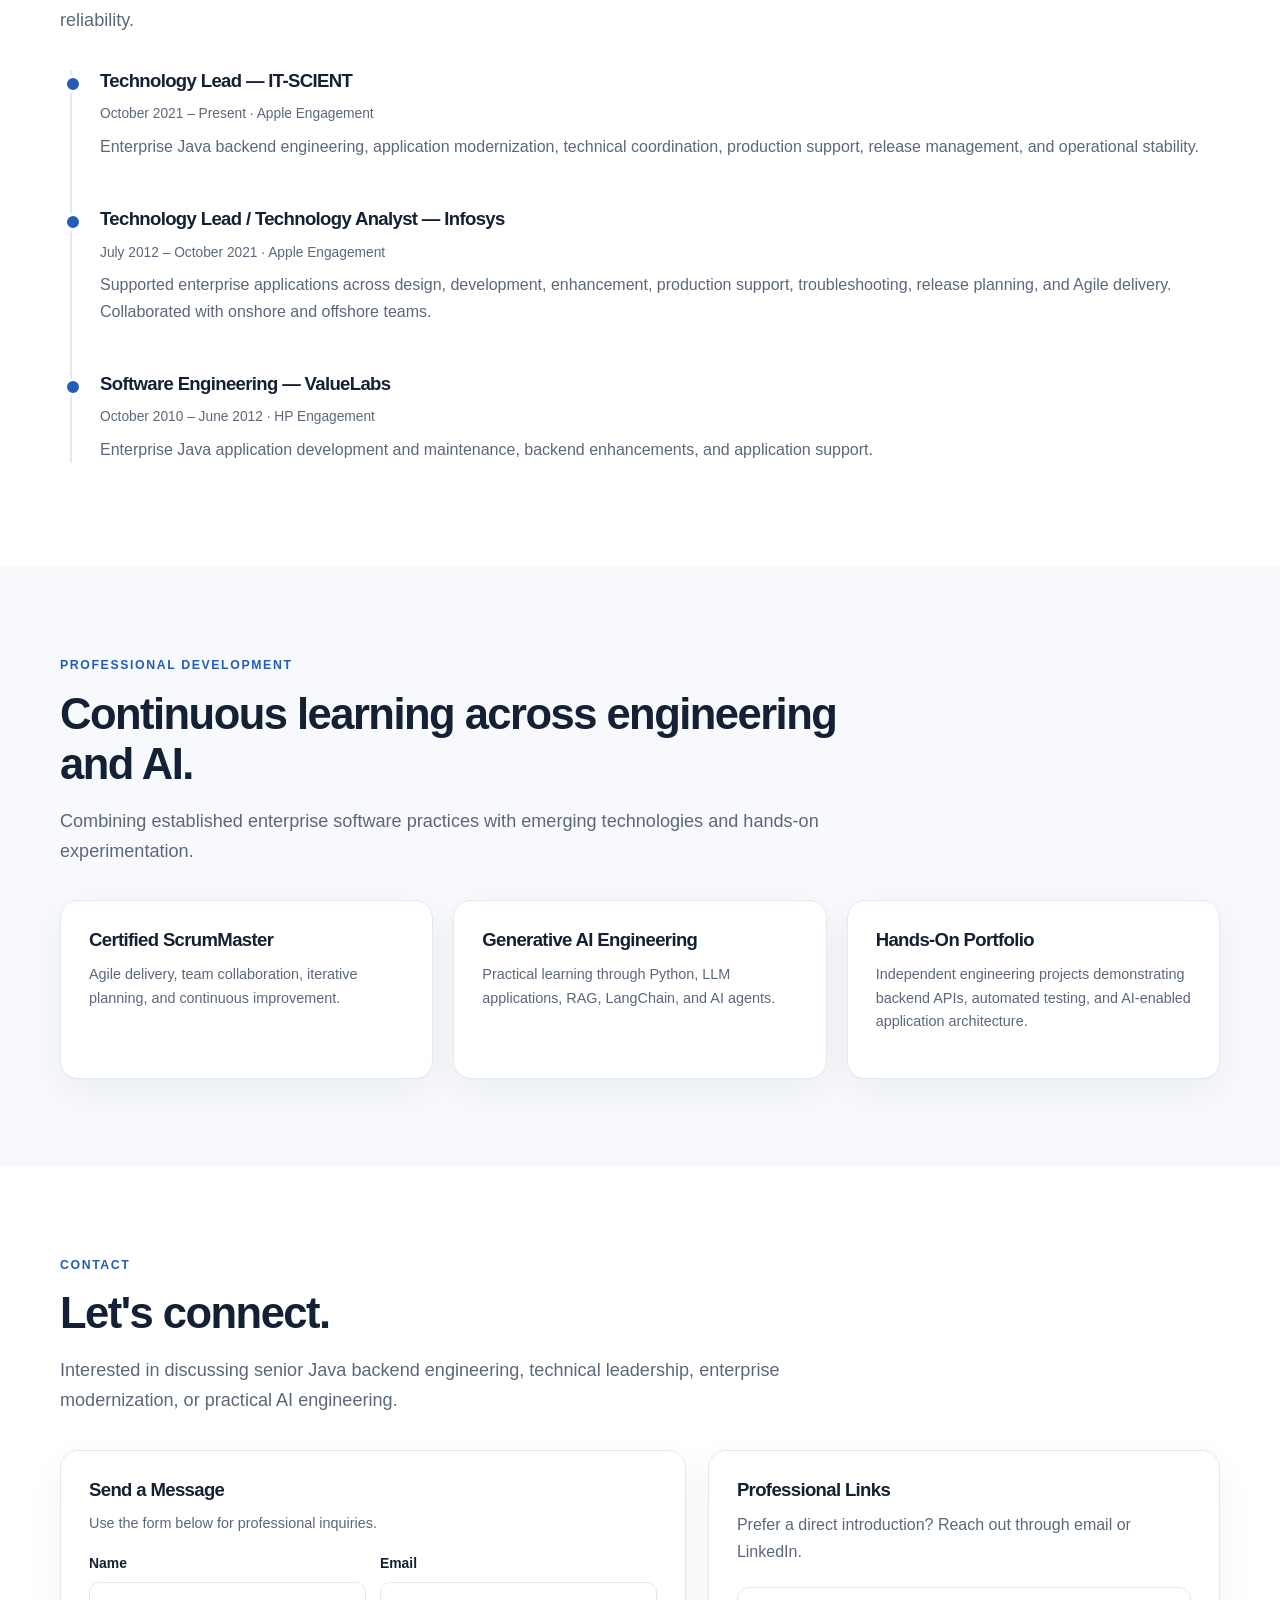
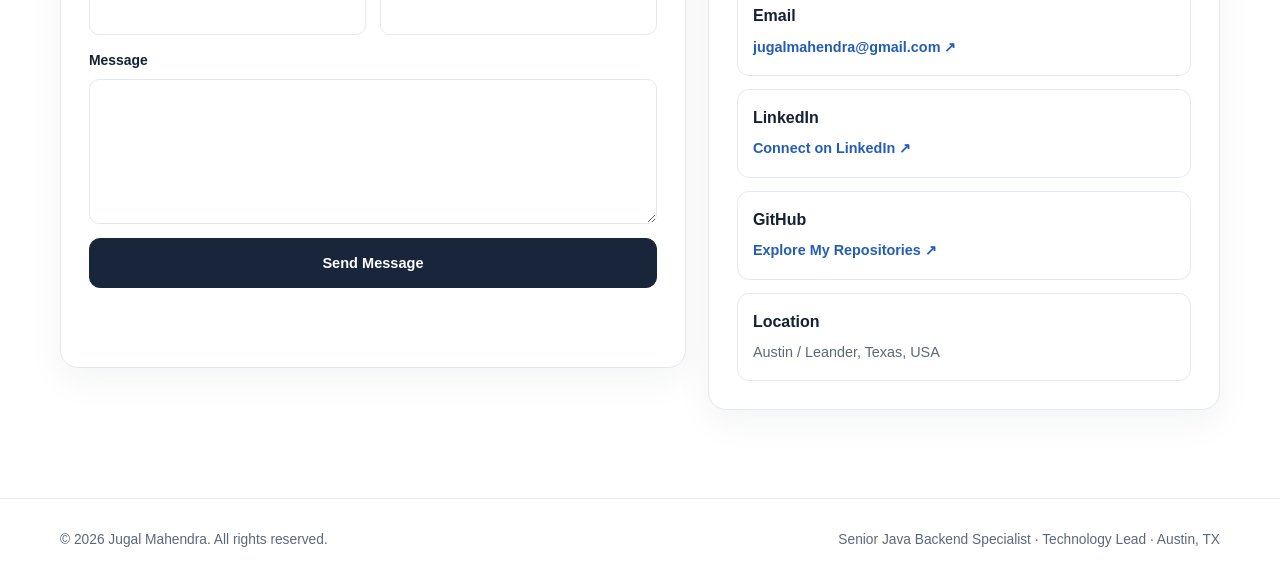
==== commit 3283a958: "Update print statement from 'Hello' to 'Goodbye'" ====
--- a/chorequest.html
+++ b/chorequest.html
@@ -7,90 +7,88 @@
   <meta name="theme-color" content="#ffffff">
   <meta name="robots" content="index, follow">
 
-  <title>ChoreQuest AI | Multi-Agent Architecture | Jugal Mahendra</title>
+  <meta name="google-site-verification"
+        content="kulXw9EekQB-znj5vqLneukkipNGbtLUuSbe7SC1vzQ">
+
+  <title>Jugal Mahendra | Senior Java Backend Specialist & Technology Lead</title>
 
   <meta name="description"
-        content="Explore ChoreQuest AI, an independent multi-agent engineering project featuring Orchestrator and Motivator agents, MCP tools, shared state, and personalized family task management.">
-
-  <link rel="canonical"
-        href="https://jugalmahendra.github.io/chorequest.html">
-
-  <meta property="og:type" content="article">
+        content="Jugal Mahendra is a Senior Java Backend Specialist and Technology Lead with 17+ years of enterprise engineering experience, including 12+ years supporting Apple projects. Expertise in Java 21, Spring Boot, microservices, production reliability, and GenAI.">
+
+  <link rel="canonical" href="https://jugalmahendra.github.io/">
+
+  <meta property="og:type" content="website">
   <meta property="og:title"
-        content="ChoreQuest AI | Multi-Agent System Case Study">
+        content="Jugal Mahendra | Senior Java Backend Specialist & Technology Lead">
   <meta property="og:description"
-        content="A practical AI agent engineering case study covering multi-agent orchestration, Model Context Protocol tools, shared application state, and personalized task management.">
-  <meta property="og:url"
-        content="https://jugalmahendra.github.io/chorequest.html">
+        content="17+ years in enterprise Java engineering, technical leadership, modernization, production reliability, and practical GenAI.">
+  <meta property="og:url" content="https://jugalmahendra.github.io/">
+
   <meta name="twitter:card" content="summary">
 
   <script type="application/ld+json">
   {
     "@context": "https://schema.org",
-    "@type": "TechArticle",
-    "headline": "ChoreQuest AI — Multi-Agent Architecture",
-    "description": "Technical case study of an independent AI-assisted family task management project.",
-    "author": {
-      "@type": "Person",
-      "name": "Jugal Mahendra",
-      "url": "https://jugalmahendra.github.io/"
-    },
-    "mainEntityOfPage": "https://jugalmahendra.github.io/chorequest.html",
-    "keywords": [
-      "Multi-Agent Systems",
-      "Model Context Protocol",
-      "MCP",
-      "Python",
+    "@type": "Person",
+    "name": "Jugal Mahendra",
+    "url": "https://jugalmahendra.github.io/",
+    "jobTitle": "Technology Lead",
+    "description": "Senior Java Backend Specialist and Technology Lead with 17+ years of enterprise engineering experience.",
+    "sameAs": [
+      "https://www.linkedin.com/in/jugal-mahendra",
+      "https://github.com/JugalMahendra"
+    ],
+    "knowsAbout": [
+      "Java",
+      "Spring Boot",
+      "Microservices",
+      "REST APIs",
+      "Enterprise Modernization",
+      "Production Reliability",
+      "CI/CD",
+      "Generative AI",
       "LangChain",
-      "AI Agents",
-      "Agent Orchestration",
-      "Generative AI"
+      "Retrieval-Augmented Generation",
+      "Model Context Protocol"
     ]
   }
   </script>
 
   <script>
     (function () {
-      let saved = null;
+      var saved = null;
       try {
         saved = localStorage.getItem("portfolio-theme");
       } catch (e) {}
 
-      const systemDark = window.matchMedia(
+      var dark = window.matchMedia(
         "(prefers-color-scheme: dark)"
       ).matches;
 
       document.documentElement.dataset.theme =
-        saved === "dark" ||
-        (saved !== "light" && systemDark)
+        saved === "dark" || (saved !== "light" && dark)
           ? "dark"
           : "light";
     })();
   </script>
 
   <style>
-    /* ===================================
-       DESIGN TOKENS
-    =================================== */
-
     :root {
       color-scheme: light;
       --bg: #ffffff;
       --surface: #ffffff;
       --soft: #f7f9fc;
-      --text: #121722;
-      --muted: #596677;
-      --line: #e4eaf1;
-      --accent: #245bba;
+      --text: #142033;
+      --muted: #5a687a;
+      --line: #e3e9f1;
+      --accent: #245db5;
       --accent-soft: #eaf1ff;
-      --button: #192333;
+      --button: #18253a;
       --button-text: #ffffff;
       --hero-end: #edf4ff;
-      --shadow: 0 12px 36px rgba(20, 38, 64, .05);
-      --code-bg: #f0f4fa;
-      --agent-blue: #eaf2ff;
-      --agent-purple: #f1ebff;
-      --agent-green: #e7f7ef;
+      --shadow: 0 12px 36px rgba(20,38,64,.05);
+      --success: #15803d;
+      --error: #b91c1c;
     }
 
     html[data-theme="dark"] {
@@ -99,18 +97,16 @@
       --surface: #142033;
       --soft: #101b2d;
       --text: #f1f5fb;
-      --muted: #b0bfd2;
+      --muted: #b2bfd0;
       --line: #29394e;
       --accent: #a4c8ff;
       --accent-soft: #233b5b;
       --button: #e6eefb;
       --button-text: #101827;
       --hero-end: #152b4b;
-      --shadow: 0 12px 36px rgba(0, 0, 0, .18);
-      --code-bg: #1b2b41;
-      --agent-blue: #18365a;
-      --agent-purple: #342650;
-      --agent-green: #183c35;
+      --shadow: 0 12px 36px rgba(0,0,0,.18);
+      --success: #86efac;
+      --error: #fca5a5;
     }
 
     * {
@@ -126,14 +122,8 @@
       margin: 0;
       background: var(--bg);
       color: var(--text);
-      font-family:
-        -apple-system,
-        BlinkMacSystemFont,
-        "Segoe UI",
-        Inter,
-        Helvetica,
-        Arial,
-        sans-serif;
+      font-family: -apple-system, BlinkMacSystemFont,
+        "Segoe UI", Helvetica, Arial, sans-serif;
       line-height: 1.65;
       -webkit-font-smoothing: antialiased;
     }
@@ -143,13 +133,16 @@
       text-decoration: none;
     }
 
+    button, input, textarea {
+      font: inherit;
+    }
+
     button {
-      font: inherit;
       cursor: pointer;
     }
 
     .container {
-      width: min(92%, 1120px);
+      width: min(92%, 1160px);
       margin: auto;
     }
 
@@ -161,20 +154,18 @@
       background: var(--soft);
     }
 
-    h1,
-    h2,
-    h3 {
+    h1, h2, h3 {
       line-height: 1.15;
       letter-spacing: -.035em;
     }
 
     h1 {
-      font-size: clamp(2.8rem, 5.7vw, 5rem);
+      font-size: clamp(2.7rem, 5.6vw, 5.1rem);
       margin: 0 0 22px;
     }
 
     h2 {
-      font-size: clamp(2rem, 3.5vw, 3rem);
+      font-size: clamp(2rem, 3.4vw, 3rem);
       margin: 0 0 18px;
     }
 
@@ -188,16 +179,16 @@
     }
 
     .eyebrow {
-      color: var(--accent);
       font-size: .77rem;
       font-weight: 750;
+      text-transform: uppercase;
       letter-spacing: .13em;
-      text-transform: uppercase;
-      margin-bottom: 14px;
+      color: var(--accent);
+      margin-bottom: 13px;
     }
 
     .lead {
-      font-size: 1.14rem;
+      font-size: 1.13rem;
       color: var(--muted);
     }
 
@@ -206,12 +197,25 @@
     }
 
     .small {
-      font-size: .89rem;
+      font-size: .9rem;
     }
 
     .section-intro {
-      max-width: 770px;
+      max-width: 780px;
       margin-bottom: 34px;
+    }
+
+    .grid {
+      display: grid;
+      gap: 20px;
+    }
+
+    .grid-2 {
+      grid-template-columns: repeat(2, minmax(0, 1fr));
+    }
+
+    .grid-3 {
+      grid-template-columns: repeat(3, minmax(0, 1fr));
     }
 
     .card {
@@ -222,25 +226,12 @@
       box-shadow: var(--shadow);
     }
 
-    .grid {
-      display: grid;
-      gap: 20px;
-    }
-
-    .grid-2 {
-      grid-template-columns: repeat(2, minmax(0, 1fr));
-    }
-
-    .grid-3 {
-      grid-template-columns: repeat(3, minmax(0, 1fr));
-    }
-
     .btn {
       display: inline-flex;
       align-items: center;
       justify-content: center;
+      padding: 12px 19px;
       gap: 8px;
-      padding: 12px 19px;
       border-radius: 11px;
       border: 1px solid var(--line);
       background: var(--surface);
@@ -252,7 +243,7 @@
 
     .btn:hover {
       transform: translateY(-2px);
-      box-shadow: 0 8px 22px rgba(0, 0, 0, .08);
+      box-shadow: 0 8px 22px rgba(0,0,0,.08);
     }
 
     .btn.primary {
@@ -261,8 +252,12 @@
       border-color: var(--button);
     }
 
-    .actions,
-    .tags {
+    .btn:disabled {
+      opacity: .65;
+      cursor: wait;
+    }
+
+    .actions, .tags, .links {
       display: flex;
       flex-wrap: wrap;
       gap: 10px;
@@ -293,14 +288,14 @@
     }
 
     a:focus-visible,
-    button:focus-visible {
+    button:focus-visible,
+    input:focus-visible,
+    textarea:focus-visible {
       outline: 3px solid var(--accent);
       outline-offset: 3px;
     }
 
-    /* ===================================
-       NAVIGATION
-    =================================== */
+    /* HEADER */
 
     .site-header {
       position: sticky;
@@ -336,11 +331,10 @@
       color: #ffffff;
     }
 
-    .nav-right,
-    .nav-links {
+    .nav-right, .nav-links {
       display: flex;
       align-items: center;
-      gap: 20px;
+      gap: 18px;
     }
 
     .nav-links a {
@@ -353,8 +347,7 @@
       color: var(--accent);
     }
 
-    .theme-toggle,
-    .menu-toggle {
+    .theme-toggle, .menu-toggle {
       background: var(--soft);
       color: var(--text);
       border: 1px solid var(--line);
@@ -362,19 +355,32 @@
       padding: 9px 12px;
       font-size: .86rem;
       font-weight: 650;
-      white-space: nowrap;
     }
 
     .menu-toggle {
       display: none;
     }
 
-    /* ===================================
-       HERO
-    =================================== */
+    .skip-link {
+      position: fixed;
+      top: 10px;
+      left: 10px;
+      z-index: 100;
+      transform: translateY(-160%);
+      padding: 12px;
+      border-radius: 8px;
+      background: var(--surface);
+      color: var(--text);
+    }
+
+    .skip-link:focus {
+      transform: translateY(0);
+    }
+
+    /* HERO */
 
     .hero {
-      padding: 100px 0 85px;
+      padding: 110px 0 75px;
       background: linear-gradient(
         120deg,
         var(--bg) 43%,
@@ -383,11 +389,15 @@
     }
 
     .hero-inner {
-      max-width: 960px;
+      max-width: 980px;
+    }
+
+    .hero h1 {
+      max-width: 900px;
     }
 
     .hero .lead {
-      max-width: 790px;
+      max-width: 800px;
       font-size: 1.18rem;
     }
 
@@ -395,418 +405,360 @@
       margin-top: 28px;
     }
 
-    .back-link {
-      display: inline-block;
-      color: var(--accent);
-      font-size: .88rem;
-      font-weight: 700;
-      margin-bottom: 30px;
-    }
-
-    .back-link:hover {
-      text-decoration: underline;
-    }
-
-    .project-badge {
+    .hero-details {
+      margin-top: 23px;
+      font-size: .89rem;
+      color: var(--muted);
+    }
+
+    .status {
       display: inline-flex;
       align-items: center;
+      gap: 9px;
       border-radius: 30px;
       padding: 8px 13px;
       background: var(--accent-soft);
       color: var(--accent);
-      font-size: .82rem;
+      font-size: .83rem;
       font-weight: 650;
       margin-bottom: 24px;
     }
 
-    /* ===================================
-       QUICK FACTS
-    =================================== */
-
-    .facts {
-      padding: 38px 0;
+    .status-dot {
+      width: 8px;
+      height: 8px;
+      background: #22c55e;
+      border-radius: 50%;
+    }
+
+    /* METRICS */
+
+    .metrics {
+      padding: 42px 0 58px;
       border-bottom: 1px solid var(--line);
     }
 
-    .facts-grid {
+    .metrics-grid {
       display: grid;
       grid-template-columns: repeat(4, 1fr);
-      gap: 20px;
-    }
-
-    .fact strong {
+    }
+
+    .metric {
+      padding: 5px 26px;
+      border-right: 1px solid var(--line);
+    }
+
+    .metric:first-child {
+      padding-left: 0;
+    }
+
+    .metric:last-child {
+      border-right: 0;
+    }
+
+    .metric strong {
       display: block;
-      font-size: 1.05rem;
-      margin-bottom: 5px;
-    }
-
-    .fact span {
+      font-size: clamp(1.9rem, 3vw, 2.65rem);
+      line-height: 1.2;
+      letter-spacing: -.05em;
+    }
+
+    .metric span {
+      font-size: .87rem;
       color: var(--muted);
-      font-size: .84rem;
-    }
-
-    /* ===================================
-       ARCHITECTURE
-    =================================== */
-
-    .architecture {
-      padding: 35px;
-      border: 1px solid var(--line);
-      border-radius: 24px;
-      background: var(--surface);
-      box-shadow: var(--shadow);
-    }
-
-    .architecture-stack {
-      max-width: 870px;
-      margin: 0 auto;
-    }
-
-    .architecture-node {
-      padding: 22px;
-      border-radius: 15px;
-      border: 1px solid var(--line);
-      text-align: center;
-      background: var(--soft);
-    }
-
-    .architecture-node strong {
-      display: block;
-      font-size: 1.04rem;
-      margin-bottom: 5px;
-    }
-
-    .architecture-node p {
+    }
+
+    /* SKILLS */
+
+    .skills-grid {
+      display: grid;
+      grid-template-columns: repeat(4, minmax(0, 1fr));
+      gap: 15px;
+    }
+
+    .skill-card h3 {
+      margin-bottom: 10px;
+    }
+
+    .skill-card p {
+      margin: 0;
       color: var(--muted);
-      font-size: .85rem;
-      margin: 0;
-    }
-
-    .architecture-node.controller {
-      background: var(--accent-soft);
-    }
-
-    .architecture-node.tools {
-      background: var(--agent-green);
-    }
-
-    .architecture-node.state {
-      background: var(--soft);
-    }
-
-    .flow-arrow {
-      text-align: center;
+      font-size: .9rem;
+    }
+
+    /* PROJECTS */
+
+    .project-card {
+      display: flex;
+      flex-direction: column;
+      min-width: 0;
+    }
+
+    .project-label {
       color: var(--accent);
-      font-size: 1.55rem;
-      padding: 8px 0;
-      line-height: 1.3;
-    }
-
-    .agent-branch {
-      display: grid;
-      grid-template-columns: repeat(2, 1fr);
-      gap: 18px;
-    }
-
-    .agent-branch .architecture-node:first-child {
-      background: var(--agent-blue);
-    }
-
-    .agent-branch .architecture-node:last-child {
-      background: var(--agent-purple);
-    }
-
-    .tool-grid {
-      display: grid;
-      grid-template-columns: repeat(3, 1fr);
-      gap: 10px;
-      margin-top: 17px;
-    }
-
-    .tool-chip {
-      padding: 11px 9px;
-      border: 1px solid var(--line);
-      border-radius: 9px;
-      background: var(--surface);
-      font-family: ui-monospace, SFMono-Regular,
-                   Menlo, Consolas, monospace;
-      font-size: .77rem;
-      overflow-wrap: anywhere;
-      text-align: center;
-    }
-
-    .architecture-caption {
-      margin: 20px auto 0;
+      font-size: .73rem;
+      font-weight: 750;
+      letter-spacing: .09em;
+      text-transform: uppercase;
+      margin-bottom: 16px;
+    }
+
+    .project-card h3 {
+      font-size: 1.35rem;
+    }
+
+    .project-card .note {
+      font-size: .88rem;
       color: var(--muted);
-      font-size: .83rem;
-      text-align: center;
-      max-width: 780px;
-    }
-
-    /* ===================================
-       AGENTS AND TOOLS
-    =================================== */
-
-    .agent-card {
+      border-left: 3px solid var(--line);
+      padding-left: 13px;
+      margin-top: 6px;
+    }
+
+    .project-card .links {
+      margin-top: auto;
+      padding-top: 12px;
+    }
+
+    .project-card .tags {
+      margin-top: 20px;
+    }
+
+    /* ACHIEVEMENTS */
+
+    .impact-list {
+      padding-left: 20px;
+      margin: 14px 0 0;
+    }
+
+    .impact-list li {
+      margin-bottom: 12px;
+      color: var(--muted);
+    }
+
+    .impact-list strong {
+      color: var(--text);
+    }
+
+    /* EXPERIENCE */
+
+    .timeline {
+      border-left: 2px solid var(--line);
+      margin-left: 10px;
+      padding-left: 28px;
+    }
+
+    .timeline-item {
       position: relative;
-      overflow: hidden;
-    }
-
-    .agent-card::before {
+      padding-bottom: 32px;
+    }
+
+    .timeline-item:last-child {
+      padding-bottom: 0;
+    }
+
+    .timeline-item::before {
       content: "";
       position: absolute;
-      top: 0;
-      left: 0;
-      right: 0;
-      height: 4px;
-      background: #4a89dd;
-    }
-
-    .agent-card.motivator::before {
-      background: #9b75d5;
-    }
-
-    .agent-card ul {
-      padding-left: 20px;
-      margin-bottom: 0;
+      left: -36px;
+      top: 5px;
+      width: 12px;
+      height: 12px;
+      border-radius: 50%;
+      background: var(--accent);
+      border: 3px solid var(--bg);
+    }
+
+    .timeline-meta {
       color: var(--muted);
-    }
-
-    .agent-card li {
-      margin-bottom: 10px;
-    }
-
-    .tool-card code,
-    .inline-code {
-      font-family: ui-monospace, SFMono-Regular,
-                   Menlo, Consolas, monospace;
+      font-size: .86rem;
+      margin-bottom: 8px;
+    }
+
+    /* CONTACT */
+
+    .contact-grid {
+      display: grid;
+      grid-template-columns: 1.1fr .9fr;
+      gap: 22px;
+      align-items: start;
+    }
+
+    .contact-form {
+      display: grid;
+      gap: 14px;
+    }
+
+    .form-grid {
+      display: grid;
+      grid-template-columns: 1fr 1fr;
+      gap: 14px;
+    }
+
+    .field {
+      display: grid;
+      gap: 7px;
+    }
+
+    .field label {
+      font-size: .87rem;
+      font-weight: 650;
+    }
+
+    .field input,
+    .field textarea {
+      width: 100%;
+      background: var(--bg);
+      color: var(--text);
+      border: 1px solid var(--line);
+      border-radius: 10px;
+      padding: 12px 13px;
+    }
+
+    .field textarea {
+      min-height: 145px;
+      resize: vertical;
+    }
+
+    .form-message {
+      font-size: .88rem;
+      min-height: 1.5em;
+    }
+
+    .form-message.success {
+      color: var(--success);
+    }
+
+    .form-message.error {
+      color: var(--error);
+    }
+
+    .contact-options {
+      display: grid;
+      gap: 13px;
+      margin-top: 22px;
+    }
+
+    .contact-option {
+      border: 1px solid var(--line);
+      padding: 15px;
+      border-radius: 12px;
       overflow-wrap: anywhere;
     }
 
-    .tool-card code {
-      color: var(--accent);
-      font-size: .9rem;
-      font-weight: 700;
-    }
-
-    .tool-card p {
-      margin-top: 12px;
-      color: var(--muted);
-      font-size: .88rem;
-    }
-
-    /* ===================================
-       WORKFLOW
-    =================================== */
-
-    .workflow {
-      display: grid;
-      gap: 15px;
-      max-width: 850px;
-    }
-
-    .workflow-step {
-      display: grid;
-      grid-template-columns: 46px 1fr;
-      gap: 18px;
-      align-items: start;
-    }
-
-    .step-number {
-      width: 42px;
-      height: 42px;
-      border-radius: 13px;
-      display: grid;
-      place-items: center;
-      background: var(--accent-soft);
-      color: var(--accent);
-      font-weight: 800;
-    }
-
-    .workflow-step .card {
-      padding: 22px;
-    }
-
-    .workflow-step p {
-      margin: 0;
-      color: var(--muted);
-      font-size: .91rem;
-    }
-
-    /* ===================================
-       CODE AND DECISIONS
-    =================================== */
-
-    .code-panel {
-      padding: 23px;
-      background: var(--code-bg);
-      border: 1px solid var(--line);
-      border-radius: 15px;
-      overflow-x: auto;
-    }
-
-    pre {
-      margin: 0;
-      font-size: .84rem;
-      line-height: 1.7;
-      font-family: ui-monospace, SFMono-Regular,
-                   Menlo, Consolas, monospace;
-      white-space: pre;
-    }
-
-    .decision-card p {
-      color: var(--muted);
-      font-size: .9rem;
-      margin-bottom: 0;
-    }
-
-    .notice {
-      padding: 18px 22px;
-      background: var(--accent-soft);
-      border-radius: 13px;
-      color: var(--text);
-      font-size: .9rem;
-      margin-top: 25px;
-    }
-
-    /* ===================================
-       CTA AND FOOTER
-    =================================== */
-
-    .cta {
-      padding: 75px 0;
-    }
-
-    .cta-panel {
-      padding: 55px;
-      border-radius: 24px;
-      background: linear-gradient(
-        120deg,
-        var(--accent-soft),
-        var(--hero-end)
-      );
-      text-align: center;
-    }
-
-    .cta-panel p {
-      max-width: 660px;
-      margin: 0 auto 25px;
-    }
-
-    .cta-panel .actions {
-      justify-content: center;
-    }
+    .contact-option strong {
+      display: block;
+      margin-bottom: 4px;
+    }
+
+    /* FOOTER */
 
     footer {
       border-top: 1px solid var(--line);
-      padding: 25px 0;
+      padding: 30px 0;
+      color: var(--muted);
+      font-size: .86rem;
     }
 
     .footer-inner {
       display: flex;
       justify-content: space-between;
-      align-items: center;
       gap: 20px;
-      font-size: .84rem;
-      color: var(--muted);
-    }
-
-    .footer-links {
-      display: flex;
-      gap: 18px;
       flex-wrap: wrap;
     }
 
-    /* ===================================
-       RESPONSIVE
-    =================================== */
+    /* RESPONSIVE */
 
     @media (max-width: 1000px) {
+      .skills-grid {
+        grid-template-columns: repeat(2, minmax(0, 1fr));
+      }
+
       .grid-3 {
-        grid-template-columns: repeat(2, 1fr);
-      }
-    }
-
-    @media (max-width: 880px) {
+        grid-template-columns: repeat(2, minmax(0, 1fr));
+      }
+
+      .nav-links {
+        gap: 12px;
+      }
+    }
+
+    @media (max-width: 760px) {
+      .section {
+        padding: 65px 0;
+      }
+
+      .hero {
+        padding: 78px 0 60px;
+      }
+
       .menu-toggle {
         display: inline-block;
+      }
+
+      .nav-right {
+        gap: 9px;
       }
 
       .nav-links {
         display: none;
         position: absolute;
-        top: 71px;
+        top: 72px;
         left: 0;
         right: 0;
-        padding: 20px 4%;
-        background: var(--surface);
+        padding: 20px 5%;
+        background: var(--bg);
         border-bottom: 1px solid var(--line);
         flex-direction: column;
-        align-items: flex-start;
+        align-items: stretch;
+        gap: 16px;
       }
 
       .nav-links.open {
         display: flex;
       }
-    }
-
-    @media (max-width: 740px) {
-      .section {
-        padding: 64px 0;
-      }
-
-      .hero {
-        padding: 75px 0 65px;
-      }
 
       .grid-2,
-      .grid-3 {
+      .grid-3,
+      .contact-grid {
         grid-template-columns: 1fr;
       }
 
-      .facts-grid {
+      .metrics-grid {
         grid-template-columns: repeat(2, 1fr);
       }
 
-      .architecture {
+      .metric {
         padding: 18px;
-      }
-
-      .tool-grid {
-        grid-template-columns: repeat(2, 1fr);
-      }
-
-      .cta-panel {
-        padding: 35px 22px;
-      }
-    }
-
-    @media (max-width: 500px) {
-      .agent-branch {
+        border-right: 0;
+        border-bottom: 1px solid var(--line);
+      }
+
+      .metric:first-child {
+        padding-left: 18px;
+      }
+
+      .form-grid {
         grid-template-columns: 1fr;
       }
-
-      .tool-grid {
+    }
+
+    @media (max-width: 480px) {
+      .skills-grid {
         grid-template-columns: 1fr;
       }
 
-      .workflow-step {
-        grid-template-columns: 35px 1fr;
-        gap: 12px;
-      }
-
-      .step-number {
-        width: 34px;
-        height: 34px;
-      }
-
-      .footer-inner {
-        flex-direction: column;
-        text-align: center;
-      }
-
-      .theme-label {
-        display: none;
+      .card {
+        padding: 22px;
+      }
+
+      .brand-name {
+        font-size: .88rem;
+      }
+
+      .theme-toggle,
+      .menu-toggle {
+        padding: 8px 10px;
       }
     }
 
@@ -815,8 +767,11 @@
         scroll-behavior: auto;
       }
 
-      .btn {
-        transition: none;
+      *,
+      *::before,
+      *::after {
+        transition-duration: .01ms !important;
+        animation-duration: .01ms !important;
       }
     }
   </style>
@@ -824,1011 +779,926 @@
 
 <body>
 
-<!-- ===================================
-     HEADER
-=================================== -->
-
-<header class="site-header">
-  <nav class="nav container" aria-label="Main navigation">
-
-    <a href="index.html#home" class="brand">
-      <span class="brand-mark">JM</span>
-      <span>Jugal Mahendra</span>
-    </a>
-
-    <div class="nav-right">
-
-      <div class="nav-links" id="navLinks">
-        <a href="index.html#home">Home</a>
-        <a href="#overview">Overview</a>
-        <a href="#architecture">Architecture</a>
-        <a href="#agents">Agents</a>
-        <a href="#mcp-tools">MCP Tools</a>
-        <a href="#workflow">Workflow</a>
-        <a href="index.html#contact">Contact</a>
+  <a class="skip-link" href="#main">
+    Skip to main content
+  </a>
+
+  <!-- HEADER -->
+  <header class="site-header">
+    <nav class="container nav" aria-label="Main navigation">
+
+      <a class="brand" href="#home">
+        <span class="brand-mark">JM</span>
+        <span class="brand-name">Jugal Mahendra</span>
+      </a>
+
+      <div class="nav-right">
+
+        <div class="nav-links" id="navLinks">
+          <a href="#about">About</a>
+          <a href="#expertise">Expertise</a>
+          <a href="#projects">Projects</a>
+          <a href="#experience">Experience</a>
+          <a href="#contact">Contact</a>
+        </div>
+
+        <button
+          class="theme-toggle"
+          type="button"
+          id="themeToggle"
+          aria-label="Toggle dark mode">
+          Theme
+        </button>
+
+        <button
+          class="menu-toggle"
+          type="button"
+          id="menuToggle"
+          aria-controls="navLinks"
+          aria-expanded="false">
+          Menu
+        </button>
+
       </div>
-
-      <button
-        type="button"
-        class="theme-toggle"
-        id="themeToggle"
-        aria-label="Toggle color theme">
-        <span id="themeIcon" aria-hidden="true">☾</span>
-        <span class="theme-label" id="themeLabel">Dark</span>
-      </button>
-
-      <button
-        type="button"
-        class="menu-toggle"
-        id="menuToggle"
-        aria-expanded="false"
-        aria-controls="navLinks">
-        Menu
-      </button>
+    </nav>
+  </header>
+
+  <main id="main">
+
+    <!-- HERO -->
+    <section id="home" class="hero">
+      <div class="container hero-inner">
+
+        <div class="status">
+          <span class="status-dot" aria-hidden="true"></span>
+          Austin, Texas Metro · Senior Backend & Technical Leadership
+        </div>
+
+        <div class="eyebrow">
+          Enterprise Java Engineering · Technical Leadership · GenAI
+        </div>
+
+        <h1>
+          Senior Java Backend Specialist &amp; Technology Lead.
+        </h1>
+
+        <p class="lead">
+          I build, modernize, and operate enterprise software
+          systems. With 17+ years of engineering experience,
+          including 12+ years supporting Apple projects,
+          I specialize in Java 21, Spring Boot, microservices,
+          performance optimization, production reliability,
+          and technical delivery.
+        </p>
+
+        <p class="lead">
+          I also develop practical AI-enabled applications
+          using Python, LLM APIs, agent orchestration,
+          retrieval-augmented generation, and MCP tools.
+        </p>
+
+        <div class="actions">
+          <a class="btn primary" href="#projects">
+            Explore My Work
+          </a>
+
+          <a class="btn" href="mailto:jugalmahendra@gmail.com">
+            Email Me
+          </a>
+
+          <a class="btn"
+             href="https://www.linkedin.com/in/jugal-mahendra"
+             target="_blank"
+             rel="noopener noreferrer">
+            LinkedIn ↗
+          </a>
+        </div>
+
+        <p class="hero-details">
+          Java 21 · Spring Boot · REST APIs · Microservices ·
+          Redis · CI/CD · Production Reliability · Python · GenAI
+        </p>
+
+      </div>
+    </section>
+
+    <!-- CAREER METRICS -->
+    <section class="metrics" aria-label="Career highlights">
+      <div class="container metrics-grid">
+
+        <div class="metric">
+          <strong>17+</strong>
+          <span>Years in enterprise engineering</span>
+        </div>
+
+        <div class="metric">
+          <strong>12+</strong>
+          <span>Years supporting Apple projects</span>
+        </div>
+
+        <div class="metric">
+          <strong>70%</strong>
+          <span>Reported application performance improvement</span>
+        </div>
+
+        <div class="metric">
+          <strong>98%</strong>
+          <span>Reported on-schedule delivery</span>
+        </div>
+
+      </div>
+    </section>
+
+    <!-- ABOUT -->
+    <section id="about" class="section">
+      <div class="container">
+
+        <div class="section-intro">
+          <div class="eyebrow">About Me</div>
+
+          <h2>
+            Engineering depth. Delivery ownership.
+            Practical innovation.
+          </h2>
+
+          <p class="lead">
+            I am a Technology Lead and Senior Java Backend
+            Specialist with experience delivering and supporting
+            enterprise applications across the full software lifecycle.
+          </p>
+        </div>
+
+        <div class="grid grid-2">
+
+          <div class="card">
+            <h3>Enterprise Engineering</h3>
+
+            <p class="muted">
+              My background includes Java application modernization,
+              RESTful services, distributed systems, caching,
+              asynchronous processing, performance tuning,
+              production incident analysis, and release engineering.
+            </p>
+
+            <p class="muted">
+              I have supported customer-facing applications,
+              coordinated distributed engineering teams,
+              reviewed implementations, and worked with stakeholders
+              on delivery and operational stability.
+            </p>
+          </div>
+
+          <div class="card">
+            <h3>AI-Enabled Engineering</h3>
+
+            <p class="muted">
+              I am extending my backend engineering expertise
+              into Generative AI through hands-on projects involving
+              Python, LLM integration, multi-agent workflows,
+              retrieval-augmented generation, and MCP.
+            </p>
+
+            <p class="muted">
+              My focus is on integrating AI capabilities into
+              reliable, observable, maintainable applications,
+              rather than treating AI as a replacement for
+              established engineering practices.
+            </p>
+          </div>
+
+        </div>
+      </div>
+    </section>
+
+    <!-- EXPERTISE -->
+    <section id="expertise" class="section soft">
+      <div class="container">
+
+        <div class="section-intro">
+          <div class="eyebrow">Technical Expertise</div>
+
+          <h2>
+            Built around enterprise backend engineering.
+          </h2>
+
+          <p class="lead">
+            Deep Java expertise supported by practical delivery,
+            cloud, DevOps, observability, and emerging AI skills.
+          </p>
+        </div>
+
+        <div class="skills-grid">
+
+          <div class="card skill-card">
+            <h3>Java &amp; Spring</h3>
+            <p>
+              Java 8–21, Spring Framework, Spring Boot,
+              Spring Cloud, Maven
+            </p>
+          </div>
+
+          <div class="card skill-card">
+            <h3>Backend Architecture</h3>
+            <p>
+              REST APIs, microservices, distributed systems,
+              asynchronous processing
+            </p>
+          </div>
+
+          <div class="card skill-card">
+            <h3>Data &amp; Caching</h3>
+            <p>
+              Oracle, PostgreSQL, MongoDB,
+              Redis, SQL, Flyway
+            </p>
+          </div>
+
+          <div class="card skill-card">
+            <h3>DevOps &amp; CI/CD</h3>
+            <p>
+              Jenkins, Docker, Ansible, Git,
+              Maven, release automation
+            </p>
+          </div>
+
+          <div class="card skill-card">
+            <h3>Cloud &amp; Platforms</h3>
+            <p>
+              PCF, AWS exposure, Linux, Tomcat,
+              Jetty, application deployment
+            </p>
+          </div>
+
+          <div class="card skill-card">
+            <h3>Production Reliability</h3>
+            <p>
+              Splunk, Grafana, incident response,
+              root cause analysis, performance tuning
+            </p>
+          </div>
+
+          <div class="card skill-card">
+            <h3>GenAI Engineering</h3>
+            <p>
+              Python, LangChain, LLM APIs,
+              RAG, MCP, multi-agent workflows
+            </p>
+          </div>
+
+          <div class="card skill-card">
+            <h3>Technical Leadership</h3>
+            <p>
+              Agile/Scrum, code reviews, design discussions,
+              mentoring, distributed teams
+            </p>
+          </div>
+
+        </div>
+      </div>
+    </section>
+
+    <!-- SELECTED PROJECTS -->
+    <section id="projects" class="section">
+      <div class="container">
+
+        <div class="section-intro">
+          <div class="eyebrow">Selected Work</div>
+
+          <h2>
+            Engineering experience backed by practical projects.
+          </h2>
+
+          <p class="lead">
+            A combination of professional enterprise engineering
+            contributions and independently developed applications.
+          </p>
+        </div>
+
+        <div class="grid grid-2">
+
+          <!-- PROJECT 1 -->
+          <article class="card project-card">
+
+            <div class="project-label">
+              Professional Engineering
+            </div>
+
+            <h3>Enterprise Java Modernization</h3>
+
+            <p class="muted small">
+              Contributed to the modernization and optimization
+              of enterprise Java applications supporting
+              customer-facing services. Work included backend
+              design improvements, asynchronous processing,
+              application performance, and production stability.
+            </p>
+
+            <p class="note">
+              Reported outcome: approximately 70% application
+              performance improvement through modernization
+              and processing enhancements.
+            </p>
+
+            <div class="tags">
+              <span class="tag">Java 21</span>
+              <span class="tag">Spring</span>
+              <span class="tag">REST APIs</span>
+              <span class="tag">Redis</span>
+              <span class="tag">CompletableFuture</span>
+            </div>
+
+          </article>
+
+          <!-- PROJECT 2: JAVA URL SHORTENER -->
+          <article class="card project-card">
+
+            <div class="project-label">
+              Independent Java Backend Project
+            </div>
+
+            <h3>AI-Assisted URL Shortener</h3>
+
+            <p class="muted small">
+              Built a production-style URL shortening service
+              using Java 21, Spring Boot, PostgreSQL, and Flyway.
+              Implemented short-link creation, HTTP redirects,
+              click analytics, link expiration and deactivation,
+              and API error handling.
+            </p>
+
+            <p class="note">
+              Demonstrates REST API contracts, transactional
+              consistency, database migrations, automated tests,
+              and engineer-verified AI-assisted development.
+            </p>
+
+            <div class="links">
+              <a class="text-link"
+                 href="https://github.com/JugalMahendra/CS-ai-assisted-url-shortener"
+                 target="_blank"
+                 rel="noopener noreferrer">
+                View Source Code ↗
+              </a>
+            </div>
+
+            <div class="tags">
+              <span class="tag">Java 21</span>
+              <span class="tag">Spring Boot</span>
+              <span class="tag">PostgreSQL</span>
+              <span class="tag">Flyway</span>
+              <span class="tag">Testcontainers</span>
+              <span class="tag">Docker</span>
+            </div>
+
+          </article>
+
+          <!-- PROJECT 3: CHOREQUEST AI -->
+          <article class="card project-card">
+
+            <div class="project-label">
+              Independent Generative AI Project
+            </div>
+
+            <h3>ChoreQuest AI</h3>
+
+            <p class="muted small">
+              Developed an AI-assisted family task management
+              concept with specialized agents for task assignment
+              and motivation. The system explores structured tool
+              invocation, shared application state, and
+              personalized non-monetary rewards.
+            </p>
+
+            <p class="note">
+              Demonstrates practical multi-agent architecture,
+              MCP tool integration, and human-centered
+              AI application design.
+            </p>
+
+            <div class="links">
+              <a class="text-link" href="chorequest.html">
+                Architecture &amp; Case Study →
+              </a>
+
+              <a class="text-link"
+                 href="https://chorequest-web-bay.vercel.app/"
+                 target="_blank"
+                 rel="noopener noreferrer">
+                Live Application ↗
+              </a>
+            </div>
+
+            <div class="tags">
+              <span class="tag">Python</span>
+              <span class="tag">LLM APIs</span>
+              <span class="tag">MCP</span>
+              <span class="tag">Multi-Agent AI</span>
+              <span class="tag">Shared State</span>
+            </div>
+
+          </article>
+
+          <!-- PROJECT 4 -->
+          <article class="card project-card">
+
+            <div class="project-label">
+              Professional Engineering
+            </div>
+
+            <h3>Platform Reliability &amp; Delivery</h3>
+
+            <p class="muted small">
+              Supported enterprise application availability,
+              production troubleshooting, deployment coordination,
+              and incident response. Used monitoring and log
+              analysis to investigate failures, identify root
+              causes, and improve operational processes.
+            </p>
+
+            <p class="note">
+              Experience includes production incident management,
+              deployment automation, cross-team coordination,
+              and release readiness.
+            </p>
+
+            <div class="tags">
+              <span class="tag">Splunk</span>
+              <span class="tag">Grafana</span>
+              <span class="tag">Jenkins</span>
+              <span class="tag">Ansible</span>
+              <span class="tag">CI/CD</span>
+            </div>
+
+          </article>
+
+        </div>
+      </div>
+    </section>
+
+    <!-- ENGINEERING IMPACT -->
+    <section id="impact" class="section soft">
+      <div class="container">
+
+        <div class="section-intro">
+          <div class="eyebrow">Engineering Impact</div>
+
+          <h2>
+            Measurable results and operational ownership.
+          </h2>
+
+          <p class="lead">
+            Selected achievements from enterprise engineering
+            and technical leadership engagements.
+          </p>
+        </div>
+
+        <div class="grid grid-2">
+
+          <div class="card">
+            <h3>Performance &amp; Modernization</h3>
+
+            <ul class="impact-list">
+              <li>
+                <strong>Approximately 70% performance improvement</strong>
+                reported through application modernization
+                and backend processing enhancements.
+              </li>
+
+              <li>
+                Contributed to Java modernization, API
+                improvements, caching strategies, and
+                asynchronous processing.
+              </li>
+
+              <li>
+                Worked on customer-support capabilities,
+                including iPhone repair-pricing functionality.
+              </li>
+            </ul>
+          </div>
+
+          <div class="card">
+            <h3>Reliability &amp; Delivery</h3>
+
+            <ul class="impact-list">
+              <li>
+                <strong>98% on-schedule delivery</strong>
+                reported across coordinated engineering work.
+              </li>
+
+              <li>
+                Supported incident response and root cause
+                analysis for production applications.
+              </li>
+
+              <li>
+                Helped improve release processes through
+                CI/CD tooling, automation, and collaboration
+                across distributed teams.
+              </li>
+            </ul>
+          </div>
+
+        </div>
+      </div>
+    </section>
+
+    <!-- PROFESSIONAL EXPERIENCE -->
+    <section id="experience" class="section">
+      <div class="container">
+
+        <div class="section-intro">
+          <div class="eyebrow">Professional Experience</div>
+
+          <h2>
+            17+ years delivering enterprise software.
+          </h2>
+
+          <p class="lead">
+            A career focused on Java backend systems,
+            modernization, technical leadership,
+            and production reliability.
+          </p>
+        </div>
+
+        <div class="timeline">
+
+          <div class="timeline-item">
+            <h3>Technology Lead — IT-SCIENT</h3>
+
+            <div class="timeline-meta">
+              October 2021 – Present · Apple Engagement
+            </div>
+
+            <p class="muted">
+              Enterprise Java backend engineering, application
+              modernization, technical coordination, production
+              support, release management, and operational stability.
+            </p>
+          </div>
+
+          <div class="timeline-item">
+            <h3>
+              Technology Lead / Technology Analyst — Infosys
+            </h3>
+
+            <div class="timeline-meta">
+              July 2012 – October 2021 · Apple Engagement
+            </div>
+
+            <p class="muted">
+              Supported enterprise applications across design,
+              development, enhancement, production support,
+              troubleshooting, release planning, and Agile delivery.
+              Collaborated with onshore and offshore teams.
+            </p>
+          </div>
+
+          <div class="timeline-item">
+            <h3>Software Engineering — ValueLabs</h3>
+
+            <div class="timeline-meta">
+              October 2010 – June 2012 · HP Engagement
+            </div>
+
+            <p class="muted">
+              Enterprise Java application development and
+              maintenance, backend enhancements,
+              and application support.
+            </p>
+          </div>
+
+        </div>
+      </div>
+    </section>
+
+    <!-- PROFESSIONAL DEVELOPMENT -->
+    <section id="education" class="section soft">
+      <div class="container">
+
+        <div class="section-intro">
+          <div class="eyebrow">Professional Development</div>
+
+          <h2>
+            Continuous learning across engineering and AI.
+          </h2>
+
+          <p class="lead">
+            Combining established enterprise software practices
+            with emerging technologies and hands-on experimentation.
+          </p>
+        </div>
+
+        <div class="grid grid-3">
+
+          <div class="card">
+            <h3>Certified ScrumMaster</h3>
+            <p class="muted small">
+              Agile delivery, team collaboration,
+              iterative planning, and continuous improvement.
+            </p>
+          </div>
+
+          <div class="card">
+            <h3>Generative AI Engineering</h3>
+            <p class="muted small">
+              Practical learning through Python, LLM
+              applications, RAG, LangChain, and AI agents.
+            </p>
+          </div>
+
+          <div class="card">
+            <h3>Hands-On Portfolio</h3>
+            <p class="muted small">
+              Independent engineering projects demonstrating
+              backend APIs, automated testing, and
+              AI-enabled application architecture.
+            </p>
+          </div>
+
+        </div>
+      </div>
+    </section>
+
+    <!-- CONTACT -->
+    <section id="contact" class="section">
+      <div class="container">
+
+        <div class="section-intro">
+          <div class="eyebrow">Contact</div>
+
+          <h2>Let's connect.</h2>
+
+          <p class="lead">
+            Interested in discussing senior Java backend
+            engineering, technical leadership, enterprise
+            modernization, or practical AI engineering.
+          </p>
+        </div>
+
+        <div class="contact-grid">
+
+          <div class="card">
+            <h3>Send a Message</h3>
+
+            <p class="muted small">
+              Use the form below for professional inquiries.
+            </p>
+
+            <form
+              id="contactForm"
+              action="https://formspree.io/f/mgokzbee"
+              method="POST"
+              class="contact-form">
+
+              <input
+                type="hidden"
+                name="_subject"
+                value="Portfolio Contact — Jugal Mahendra">
+
+              <div class="form-grid">
+
+                <div class="field">
+                  <label for="contactName">Name</label>
+                  <input
+                    id="contactName"
+                    name="name"
+                    type="text"
+                    autocomplete="name"
+                    required>
+                </div>
+
+                <div class="field">
+                  <label for="contactEmail">Email</label>
+                  <input
+                    id="contactEmail"
+                    name="email"
+                    type="email"
+                    autocomplete="email"
+                    required>
+                </div>
+
+              </div>
+
+              <div class="field">
+                <label for="contactMessage">Message</label>
+
+                <textarea
+                  id="contactMessage"
+                  name="message"
+                  required
+                  minlength="10"></textarea>
+              </div>
+
+              <button
+                class="btn primary"
+                id="contactSubmit"
+                type="submit">
+                Send Message
+              </button>
+
+              <p
+                id="formMessage"
+                class="form-message"
+                role="status"
+                aria-live="polite"></p>
+
+            </form>
+          </div>
+
+          <aside class="card">
+
+            <h3>Professional Links</h3>
+
+            <p class="muted">
+              Prefer a direct introduction? Reach out
+              through email or LinkedIn.
+            </p>
+
+            <div class="contact-options">
+
+              <div class="contact-option">
+                <strong>Email</strong>
+
+                <a class="text-link"
+                   href="mailto:jugalmahendra@gmail.com">
+                  jugalmahendra@gmail.com ↗
+                </a>
+              </div>
+
+              <div class="contact-option">
+                <strong>LinkedIn</strong>
+
+                <a class="text-link"
+                   href="https://www.linkedin.com/in/jugal-mahendra"
+                   target="_blank"
+                   rel="noopener noreferrer">
+                  Connect on LinkedIn ↗
+                </a>
+              </div>
+
+              <div class="contact-option">
+                <strong>GitHub</strong>
+
+                <a class="text-link"
+                   href="https://github.com/JugalMahendra"
+                   target="_blank"
+                   rel="noopener noreferrer">
+                  Explore My Repositories ↗
+                </a>
+              </div>
+
+              <div class="contact-option">
+                <strong>Location</strong>
+
+                <span class="muted small">
+                  Austin / Leander, Texas, USA
+                </span>
+              </div>
+
+            </div>
+          </aside>
+
+        </div>
+      </div>
+    </section>
+
+  </main>
+
+  <!-- FOOTER -->
+  <footer>
+    <div class="container footer-inner">
+
+      <span>
+        © <span id="year"></span> Jugal Mahendra.
+        All rights reserved.
+      </span>
+
+      <span>
+        Senior Java Backend Specialist · Technology Lead · Austin, TX
+      </span>
 
     </div>
-  </nav>
-</header>
-
-<main>
-
-<!-- ===================================
-     HERO
-=================================== -->
-
-<section class="hero" id="home">
-  <div class="container hero-inner">
-
-    <a class="back-link" href="index.html#projects">
-      ← Back to Selected Projects
-    </a>
-
-    <br>
-
-    <span class="project-badge">
-      Independent GenAI Engineering Project
-    </span>
-
-    <h1>ChoreQuest AI.</h1>
-
-    <p class="lead">
-      A multi-agent family task management system
-      that explores how AI agents, MCP tools, and
-      shared application state can work together
-      to personalize task assignments, monitor
-      engagement, and encourage positive family habits.
-    </p>
-
-    <div class="actions">
-
-      <a
-        class="btn primary"
-        href="https://chorequest-web-bay.vercel.app/"
-        target="_blank"
-        rel="noopener noreferrer">
-        Explore Live Application ↗
-      </a>
-
-      <a class="btn" href="#architecture">
-        View Architecture
-      </a>
-
-      <a class="btn" href="#workflow">
-        Explore Workflow
-      </a>
-
-    </div>
-
-    <div class="tags">
-      <span class="tag">Python</span>
-      <span class="tag">LangChain</span>
-      <span class="tag">OpenAI APIs</span>
-      <span class="tag">MCP</span>
-      <span class="tag">Multi-Agent Systems</span>
-      <span class="tag">Shared State</span>
-    </div>
-
-  </div>
-</section>
-
-<!-- ===================================
-     QUICK FACTS
-=================================== -->
-
-<section class="facts" aria-label="Project summary">
-  <div class="container facts-grid">
-
-    <div class="fact">
-      <strong>2</strong>
-      <span>Specialized Agent Roles</span>
-    </div>
-
-    <div class="fact">
-      <strong>6</strong>
-      <span>Defined MCP Tools</span>
-    </div>
-
-    <div class="fact">
-      <strong>Python</strong>
-      <span>Agent Engineering</span>
-    </div>
-
-    <div class="fact">
-      <strong>Family Tasks</strong>
-      <span>Application Domain</span>
-    </div>
-
-  </div>
-</section>
-
-<!-- ===================================
-     OVERVIEW
-=================================== -->
-
-<section class="section" id="overview">
-  <div class="container">
-
-    <div class="section-intro">
-      <div class="eyebrow">Project Overview</div>
-
-      <h2>
-        Making everyday responsibilities
-        more engaging.
-      </h2>
-
-      <p class="lead">
-        ChoreQuest AI explores a practical application
-        of agentic AI: coordinating family responsibilities
-        while adapting suggestions to individual capacity,
-        preferences, and engagement.
-      </p>
-    </div>
-
-    <div class="grid grid-3">
-
-      <article class="card">
-        <h3>The Problem</h3>
-
-        <p class="muted small">
-          Traditional chore trackers rely on static
-          assignments and reminders. They may not
-          account for workload, preferences, motivation,
-          or changes in engagement over time.
-        </p>
-      </article>
-
-      <article class="card">
-        <h3>The Approach</h3>
-
-        <p class="muted small">
-          Separate task coordination from motivational
-          recommendations. Allow specialized agents
-          to request structured application data and
-          actions through MCP tools.
-        </p>
-      </article>
-
-      <article class="card">
-        <h3>The Experience</h3>
-
-        <p class="muted small">
-          Provide a family-friendly interface for
-          tasks, completion tracking, points,
-          and experience-based rewards such as
-          movie night or choosing dinner.
-        </p>
-      </article>
-
-    </div>
-  </div>
-</section>
-
-<!-- ===================================
-     ARCHITECTURE
-=================================== -->
-
-<section class="section soft" id="architecture">
-  <div class="container">
-
-    <div class="section-intro">
-      <div class="eyebrow">System Design</div>
-
-      <h2>Multi-agent architecture.</h2>
-
-      <p class="lead">
-        The architecture separates user interaction,
-        agent responsibilities, tool execution,
-        and shared application state.
-      </p>
-    </div>
-
-    <div class="architecture">
-
-      <div class="architecture-stack">
-
-        <div class="architecture-node">
-          <strong>Family Web Application</strong>
-
-          <p>
-            Task dashboard · Family members ·
-            Completion tracking · Points and rewards
-          </p>
-        </div>
-
-        <div class="flow-arrow" aria-hidden="true">
-          ↓
-        </div>
-
-        <div class="architecture-node controller">
-          <strong>Agent Coordination Layer</strong>
-
-          <p>
-            Interprets task-management requests
-            and coordinates specialized agent workflows
-          </p>
-        </div>
-
-        <div class="flow-arrow" aria-hidden="true">
-          ↓
-        </div>
-
-        <div class="agent-branch">
-
-          <div class="architecture-node">
-            <strong>Orchestrator Agent</strong>
-
-            <p>
-              Assignment decisions based on
-              capacity, preferences, and task history
-            </p>
-          </div>
-
-          <div class="architecture-node">
-            <strong>Motivator Agent</strong>
-
-            <p>
-              Engagement analysis, burnout signals,
-              and reward suggestions
-            </p>
-          </div>
-
-        </div>
-
-        <div class="flow-arrow" aria-hidden="true">
-          ↓
-        </div>
-
-        <div class="architecture-node tools">
-
-          <strong>MCP Tool Server</strong>
-
-          <p>
-            Structured tools for reading application
-            context and performing authorized updates
-          </p>
-
-          <div class="tool-grid">
-
-            <div class="tool-chip">list_tasks</div>
-            <div class="tool-chip">assign_task</div>
-            <div class="tool-chip">get_user_capacity</div>
-            <div class="tool-chip">get_engagement_metrics</div>
-            <div class="tool-chip">suggest_reward</div>
-            <div class="tool-chip">update_points_ledger</div>
-
-          </div>
-        </div>
-
-        <div class="flow-arrow" aria-hidden="true">
-          ↕
-        </div>
-
-        <div class="architecture-node state">
-
-          <strong>Shared Application State</strong>
-
-          <p>
-            Task records · User capacity ·
-            Assignment history · Engagement metrics ·
-            Reward and points information
-          </p>
-
-        </div>
-
-      </div>
-
-      <p class="architecture-caption">
-        Conceptual architecture illustrating the
-        ChoreQuest agent responsibilities and tool
-        interactions. Individual deployment boundaries
-        may differ from this logical representation.
-      </p>
-
-    </div>
-
-  </div>
-</section>
-
-<!-- ===================================
-     AGENTS
-=================================== -->
-
-<section class="section" id="agents">
-  <div class="container">
-
-    <div class="section-intro">
-      <div class="eyebrow">Agent Responsibilities</div>
-
-      <h2>Two agents. Distinct responsibilities.</h2>
-
-      <p class="lead">
-        Separating task assignment from engagement
-        analysis makes agent behavior easier
-        to understand, test, and evolve.
-      </p>
-    </div>
-
-    <div class="grid grid-2">
-
-      <article class="card agent-card">
-
-        <h3>01. Orchestrator Agent</h3>
-
-        <p class="muted">
-          Coordinates task allocation by evaluating
-          available chores and relevant family context.
-        </p>
-
-        <ul>
-          <li>Retrieve pending tasks.</li>
-          <li>Check user capacity and preferences.</li>
-          <li>Consider assignment history.</li>
-          <li>Recommend suitable assignments.</li>
-          <li>Invoke assignment tools.</li>
-        </ul>
-
-        <div class="tags">
-          <span class="tag">Task Allocation</span>
-          <span class="tag">Capacity Awareness</span>
-          <span class="tag">Coordination</span>
-        </div>
-
-      </article>
-
-      <article class="card agent-card motivator">
-
-        <h3>02. Motivator Agent</h3>
-
-        <p class="muted">
-          Examines engagement patterns and helps
-          personalize encouragement and rewards.
-        </p>
-
-        <ul>
-          <li>Retrieve engagement metrics.</li>
-          <li>Review task completion trends.</li>
-          <li>Identify potential disengagement signals.</li>
-          <li>Suggest non-monetary rewards.</li>
-          <li>Support points-based recognition.</li>
-        </ul>
-
-        <div class="tags">
-          <span class="tag">Engagement</span>
-          <span class="tag">Rewards</span>
-          <span class="tag">Personalization</span>
-        </div>
-
-      </article>
-
-    </div>
-  </div>
-</section>
-
-<!-- ===================================
-     MCP TOOLS
-=================================== -->
-
-<section class="section soft" id="mcp-tools">
-  <div class="container">
-
-    <div class="section-intro">
-      <div class="eyebrow">Model Context Protocol</div>
-
-      <h2>Six tools connecting agents to actions.</h2>
-
-      <p class="lead">
-        MCP provides a structured interface between
-        agent reasoning and application capabilities,
-        reducing the need for agents to manipulate
-        application state directly.
-      </p>
-    </div>
-
-    <div class="grid grid-3">
-
-      <article class="card tool-card">
-        <code>list_tasks</code>
-
-        <p>
-          Retrieves task information, including
-          tasks available for assignment.
-        </p>
-      </article>
-
-      <article class="card tool-card">
-        <code>assign_task</code>
-
-        <p>
-          Associates a task with a selected
-          family member.
-        </p>
-      </article>
-
-      <article class="card tool-card">
-        <code>get_user_capacity</code>
-
-        <p>
-          Retrieves capacity information to help
-          avoid uneven workloads.
-        </p>
-      </article>
-
-      <article class="card tool-card">
-        <code>get_engagement_metrics</code>
-
-        <p>
-          Provides engagement information for
-          motivational analysis.
-        </p>
-      </article>
-
-      <article class="card tool-card">
-        <code>suggest_reward</code>
-
-        <p>
-          Generates or retrieves suitable
-          experience-based reward suggestions.
-        </p>
-      </article>
-
-      <article class="card tool-card">
-        <code>update_points_ledger</code>
-
-        <p>
-          Records points-related changes
-          associated with task completion
-          and recognition.
-        </p>
-      </article>
-
-    </div>
-
-    <div class="notice">
-      <strong>Engineering principle:</strong>
-      Agent decisions and state-changing operations
-      should be separated through explicit tool
-      contracts, input validation, and observable
-      execution results.
-    </div>
-
-  </div>
-</section>
-
-<!-- ===================================
-     WORKFLOW
-=================================== -->
-
-<section class="section" id="workflow">
-  <div class="container">
-
-    <div class="section-intro">
-      <div class="eyebrow">End-to-End Flow</div>
-
-      <h2>From request to assignment.</h2>
-
-      <p class="lead">
-        A representative workflow for assigning
-        pending chores using structured application
-        context and agent coordination.
-      </p>
-    </div>
-
-    <div class="workflow">
-
-      <div class="workflow-step">
-        <div class="step-number">1</div>
-
-        <div class="card">
-          <h3>User Request</h3>
-
-          <p>
-            A family member requests assignment
-            of available tasks.
-          </p>
-        </div>
-      </div>
-
-      <div class="workflow-step">
-        <div class="step-number">2</div>
-
-        <div class="card">
-          <h3>Retrieve Tasks</h3>
-
-          <p>
-            The Orchestrator uses
-            <span class="inline-code">list_tasks</span>
-            to retrieve pending chores.
-          </p>
-        </div>
-      </div>
-
-      <div class="workflow-step">
-        <div class="step-number">3</div>
-
-        <div class="card">
-          <h3>Evaluate Capacity</h3>
-
-          <p>
-            The agent uses
-            <span class="inline-code">get_user_capacity</span>
-            and relevant context to evaluate
-            assignment suitability.
-          </p>
-        </div>
-      </div>
-
-      <div class="workflow-step">
-        <div class="step-number">4</div>
-
-        <div class="card">
-          <h3>Assign Tasks</h3>
-
-          <p>
-            The Orchestrator invokes
-            <span class="inline-code">assign_task</span>
-            for selected assignments.
-          </p>
-        </div>
-      </div>
-
-      <div class="workflow-step">
-        <div class="step-number">5</div>
-
-        <div class="card">
-          <h3>Review Engagement</h3>
-
-          <p>
-            The Motivator can use
-            <span class="inline-code">get_engagement_metrics</span>
-            to review engagement and recommend
-            appropriate encouragement.
-          </p>
-        </div>
-      </div>
-
-      <div class="workflow-step">
-        <div class="step-number">6</div>
-
-        <div class="card">
-          <h3>Update Family Experience</h3>
-
-          <p>
-            Updated assignments and applicable
-            reward or points information are
-            reflected in the application workflow.
-          </p>
-        </div>
-      </div>
-
-    </div>
-  </div>
-</section>
-
-<!-- ===================================
-     EXAMPLE TOOL INTERACTION
-=================================== -->
-
-<section class="section soft" id="example">
-  <div class="container">
-
-    <div class="section-intro">
-      <div class="eyebrow">Illustrative Example</div>
-
-      <h2>Structured tool interaction.</h2>
-
-      <p class="lead">
-        The following example illustrates how
-        an agent could request a task assignment
-        through a structured tool interface.
-        It is not a captured production log.
-      </p>
-    </div>
-
-    <div class="code-panel">
-<pre>{
-  "tool": "assign_task",
-  "arguments": {
-    "task_id": "task_104",
-    "user_id": "family_member_02"
-  }
-}</pre>
-    </div>
-
-    <div class="notice">
-      <strong>Why this matters:</strong>
-      Structured tool calls are easier to validate,
-      audit, and test than unconstrained natural-language
-      instructions that directly change application data.
-    </div>
-
-  </div>
-</section>
-
-<!-- ===================================
-     ENGINEERING DECISIONS
-=================================== -->
-
-<section class="section" id="decisions">
-  <div class="container">
-
-    <div class="section-intro">
-      <div class="eyebrow">Engineering Perspective</div>
-
-      <h2>Design choices and tradeoffs.</h2>
-
-      <p class="lead">
-        The project provides a practical environment
-        for exploring how agent-based applications
-        can be organized into understandable,
-        testable components.
-      </p>
-    </div>
-
-    <div class="grid grid-3">
-
-      <article class="card decision-card">
-        <h3>Specialized Agents</h3>
-
-        <p>
-          Separating assignment and motivation
-          reduces responsibility overlap,
-          although coordination between agents
-          adds orchestration complexity.
-        </p>
-      </article>
-
-      <article class="card decision-card">
-        <h3>Explicit Tool Contracts</h3>
-
-        <p>
-          MCP tools create a clear interface
-          between agent reasoning and application
-          operations. Input validation remains
-          important for state-changing actions.
-        </p>
-      </article>
-
-      <article class="card decision-card">
-        <h3>Shared Application State</h3>
-
-        <p>
-          Shared task and engagement information
-          supports coordination. Consistency,
-          concurrent updates, and data persistence
-          become important as usage grows.
-        </p>
-      </article>
-
-      <article class="card decision-card">
-        <h3>Human-Centered Rewards</h3>
-
-        <p>
-          Experience-based rewards emphasize
-          family engagement rather than
-          treating every completed task
-          as a financial transaction.
-        </p>
-      </article>
-
-      <article class="card decision-card">
-        <h3>Observability</h3>
-
-        <p>
-          Agent execution traces, tool invocation
-          results, and failure handling are
-          important areas for reliable
-          AI application engineering.
-        </p>
-      </article>
-
-      <article class="card decision-card">
-        <h3>Responsible Evolution</h3>
-
-        <p>
-          The design provides a foundation for
-          evaluating privacy, agent reliability,
-          workload fairness, and safeguards
-          before broader deployment.
-        </p>
-      </article>
-
-    </div>
-  </div>
-</section>
-
-<!-- ===================================
-     NEXT STEPS
-=================================== -->
-
-<section class="section soft" id="roadmap">
-  <div class="container">
-
-    <div class="section-intro">
-      <div class="eyebrow">Future Enhancements</div>
-
-      <h2>Where the system can evolve.</h2>
-
-      <p class="lead">
-        Potential next steps for strengthening
-        the application's reliability,
-        scalability, and AI engineering depth.
-      </p>
-    </div>
-
-    <div class="grid grid-3">
-
-      <article class="card">
-        <h3>Persistent Data Layer</h3>
-
-        <p class="muted small">
-          Introduce durable storage, transactional
-          updates, and clearer consistency guarantees
-          for tasks, rewards, and points.
-        </p>
-      </article>
-
-      <article class="card">
-        <h3>Agent Evaluation</h3>
-
-        <p class="muted small">
-          Create repeatable test scenarios
-          for assignment quality, fairness,
-          tool selection, and recommendation behavior.
-        </p>
-      </article>
-
-      <article class="card">
-        <h3>Production Observability</h3>
-
-        <p class="muted small">
-          Expand structured logs, tracing,
-          error handling, and monitoring
-          across agent and MCP tool execution.
-        </p>
-      </article>
-
-    </div>
-  </div>
-</section>
-
-<!-- ===================================
-     CALL TO ACTION
-=================================== -->
-
-<section class="cta">
-  <div class="container">
-
-    <div class="cta-panel">
-
-      <div class="eyebrow">
-        Explore More
-      </div>
-
-      <h2>
-        Enterprise engineering meets practical AI.
-      </h2>
-
-      <p class="lead">
-        ChoreQuest AI is part of my independent
-        exploration of agentic AI, building on
-        years of experience designing, modernizing,
-        and supporting enterprise backend systems.
-      </p>
-
-      <div class="actions">
-
-        <a
-          class="btn primary"
-          href="https://chorequest-web-bay.vercel.app/"
-          target="_blank"
-          rel="noopener noreferrer">
-          Open Live Application ↗
-        </a>
-
-        <a class="btn" href="index.html#projects">
-          Back to Portfolio
-        </a>
-
-        <a class="btn" href="index.html#contact">
-          Contact Me
-        </a>
-
-      </div>
-
-    </div>
-
-  </div>
-</section>
-
-</main>
-
-<!-- ===================================
-     FOOTER
-=================================== -->
-
-<footer>
-  <div class="container footer-inner">
-
-    <span>
-      © <span id="year"></span> Jugal Mahendra.
-      All rights reserved.
-    </span>
-
-    <div class="footer-links">
-
-      <a href="index.html">Home</a>
-
-      <a
-        href="https://www.linkedin.com/in/jugalkmahendra/"
-        target="_blank"
-        rel="noopener noreferrer">
-        LinkedIn ↗
-      </a>
-
-      <a
-        href="https://github.com/jugalmahendra"
-        target="_blank"
-        rel="noopener noreferrer">
-        GitHub ↗
-      </a>
-
-    </div>
-
-  </div>
-</footer>
-
-<script>
-"use strict";
-
-/* ===================================
-   FOOTER YEAR
-=================================== */
-
-document.getElementById("year").textContent =
-  new Date().getFullYear();
-
-/* ===================================
-   MOBILE MENU
-=================================== */
-
-const menuToggle =
-  document.getElementById("menuToggle");
-
-const navLinks =
-  document.getElementById("navLinks");
-
-function closeMenu() {
-  navLinks.classList.remove("open");
-  menuToggle.setAttribute("aria-expanded", "false");
-}
-
-menuToggle.addEventListener("click", () => {
-  const open = navLinks.classList.toggle("open");
-
-  menuToggle.setAttribute(
-    "aria-expanded",
-    String(open)
-  );
-});
-
-navLinks.querySelectorAll("a").forEach(link => {
-  link.addEventListener("click", closeMenu);
-});
-
-document.addEventListener("keydown", event => {
-  if (event.key === "Escape") {
-    closeMenu();
-  }
-});
-
-/* ===================================
-   THEME TOGGLE
-=================================== */
-
-const themeToggle =
-  document.getElementById("themeToggle");
-
-const themeIcon =
-  document.getElementById("themeIcon");
-
-const themeLabel =
-  document.getElementById("themeLabel");
-
-const systemTheme = window.matchMedia(
-  "(prefers-color-scheme: dark)"
-);
-
-function savedTheme() {
-  try {
-    return localStorage.getItem("portfolio-theme");
-  } catch (e) {
-    return null;
-  }
-}
-
-function applyTheme(theme) {
-  const dark = theme === "dark";
-
-  document.documentElement.dataset.theme =
-    dark ? "dark" : "light";
-
-  themeIcon.textContent = dark ? "☀" : "☾";
-  themeLabel.textContent = dark ? "Light" : "Dark";
-
-  themeToggle.setAttribute(
-    "aria-label",
-    dark
-      ? "Switch to light mode"
-      : "Switch to dark mode"
-  );
-
-  themeToggle.title =
-    dark
-      ? "Switch to light mode"
-      : "Switch to dark mode";
-
-  document.querySelector(
-    'meta[name="theme-color"]'
-  ).content = dark ? "#0b1220" : "#ffffff";
-}
-
-applyTheme(
-  document.documentElement.dataset.theme
-);
-
-themeToggle.addEventListener("click", () => {
-  const next =
-    document.documentElement.dataset.theme === "dark"
-      ? "light"
-      : "dark";
-
-  applyTheme(next);
-
-  try {
-    localStorage.setItem(
-      "portfolio-theme",
-      next
-    );
-  } catch (e) {}
-});
-
-function systemChanged(event) {
-  if (!savedTheme()) {
-    applyTheme(
-      event.matches ? "dark" : "light"
-    );
-  }
-}
-
-if (systemTheme.addEventListener) {
-  systemTheme.addEventListener(
-    "change",
-    systemChanged
-  );
-} else if (systemTheme.addListener) {
-  systemTheme.addListener(systemChanged);
-}
-</script>
+  </footer>
+
+  <!-- INTERACTIONS -->
+  <script>
+    (function () {
+      "use strict";
+
+      const root = document.documentElement;
+      const themeToggle = document.getElementById("themeToggle");
+      const menuToggle = document.getElementById("menuToggle");
+      const navLinks = document.getElementById("navLinks");
+
+      const year = document.getElementById("year");
+      year.textContent = new Date().getFullYear();
+
+      // Theme toggle
+      function updateThemeButton() {
+        const dark = root.dataset.theme === "dark";
+
+        themeToggle.textContent = dark ? "☀ Light" : "☾ Dark";
+
+        themeToggle.setAttribute(
+          "aria-label",
+          dark ? "Switch to light mode" : "Switch to dark mode"
+        );
+
+        themeToggle.setAttribute("aria-pressed", String(dark));
+      }
+
+      updateThemeButton();
+
+      themeToggle.addEventListener("click", function () {
+        const next = root.dataset.theme === "dark"
+          ? "light"
+          : "dark";
+
+        root.dataset.theme = next;
+
+        try {
+          localStorage.setItem("portfolio-theme", next);
+        } catch (e) {}
+
+        updateThemeButton();
+      });
+
+      // Mobile navigation
+      function closeMenu() {
+        navLinks.classList.remove("open");
+        menuToggle.setAttribute("aria-expanded", "false");
+      }
+
+      menuToggle.addEventListener("click", function () {
+        const isOpen = navLinks.classList.toggle("open");
+
+        menuToggle.setAttribute(
+          "aria-expanded",
+          String(isOpen)
+        );
+      });
+
+      navLinks.querySelectorAll("a").forEach(function (link) {
+        link.addEventListener("click", closeMenu);
+      });
+
+      document.addEventListener("keydown", function (event) {
+        if (event.key === "Escape") {
+          closeMenu();
+        }
+      });
+
+      // Formspree contact form
+      const form = document.getElementById("contactForm");
+      const submitButton = document.getElementById("contactSubmit");
+      const formMessage = document.getElementById("formMessage");
+
+      form.addEventListener("submit", async function (event) {
+        event.preventDefault();
+
+        if (!form.reportValidity()) return;
+
+        submitButton.disabled = true;
+        submitButton.textContent = "Sending...";
+
+        formMessage.textContent = "";
+        formMessage.className = "form-message";
+
+        try {
+          const response = await fetch(form.action, {
+            method: "POST",
+            body: new FormData(form),
+            headers: {
+              "Accept": "application/json"
+            }
+          });
+
+          if (!response.ok) {
+            throw new Error("Submission failed");
+          }
+
+          formMessage.textContent =
+            "Thank you. Your message has been submitted successfully.";
+
+          formMessage.classList.add("success");
+          form.reset();
+
+        } catch (error) {
+          formMessage.textContent =
+            "Unable to send the message right now. " +
+            "Please contact me directly by email.";
+
+          formMessage.classList.add("error");
+
+        } finally {
+          submitButton.disabled = false;
+          submitButton.textContent = "Send Message";
+        }
+      });
+
+    })();
+  </script>
 
 </body>
 </html>
